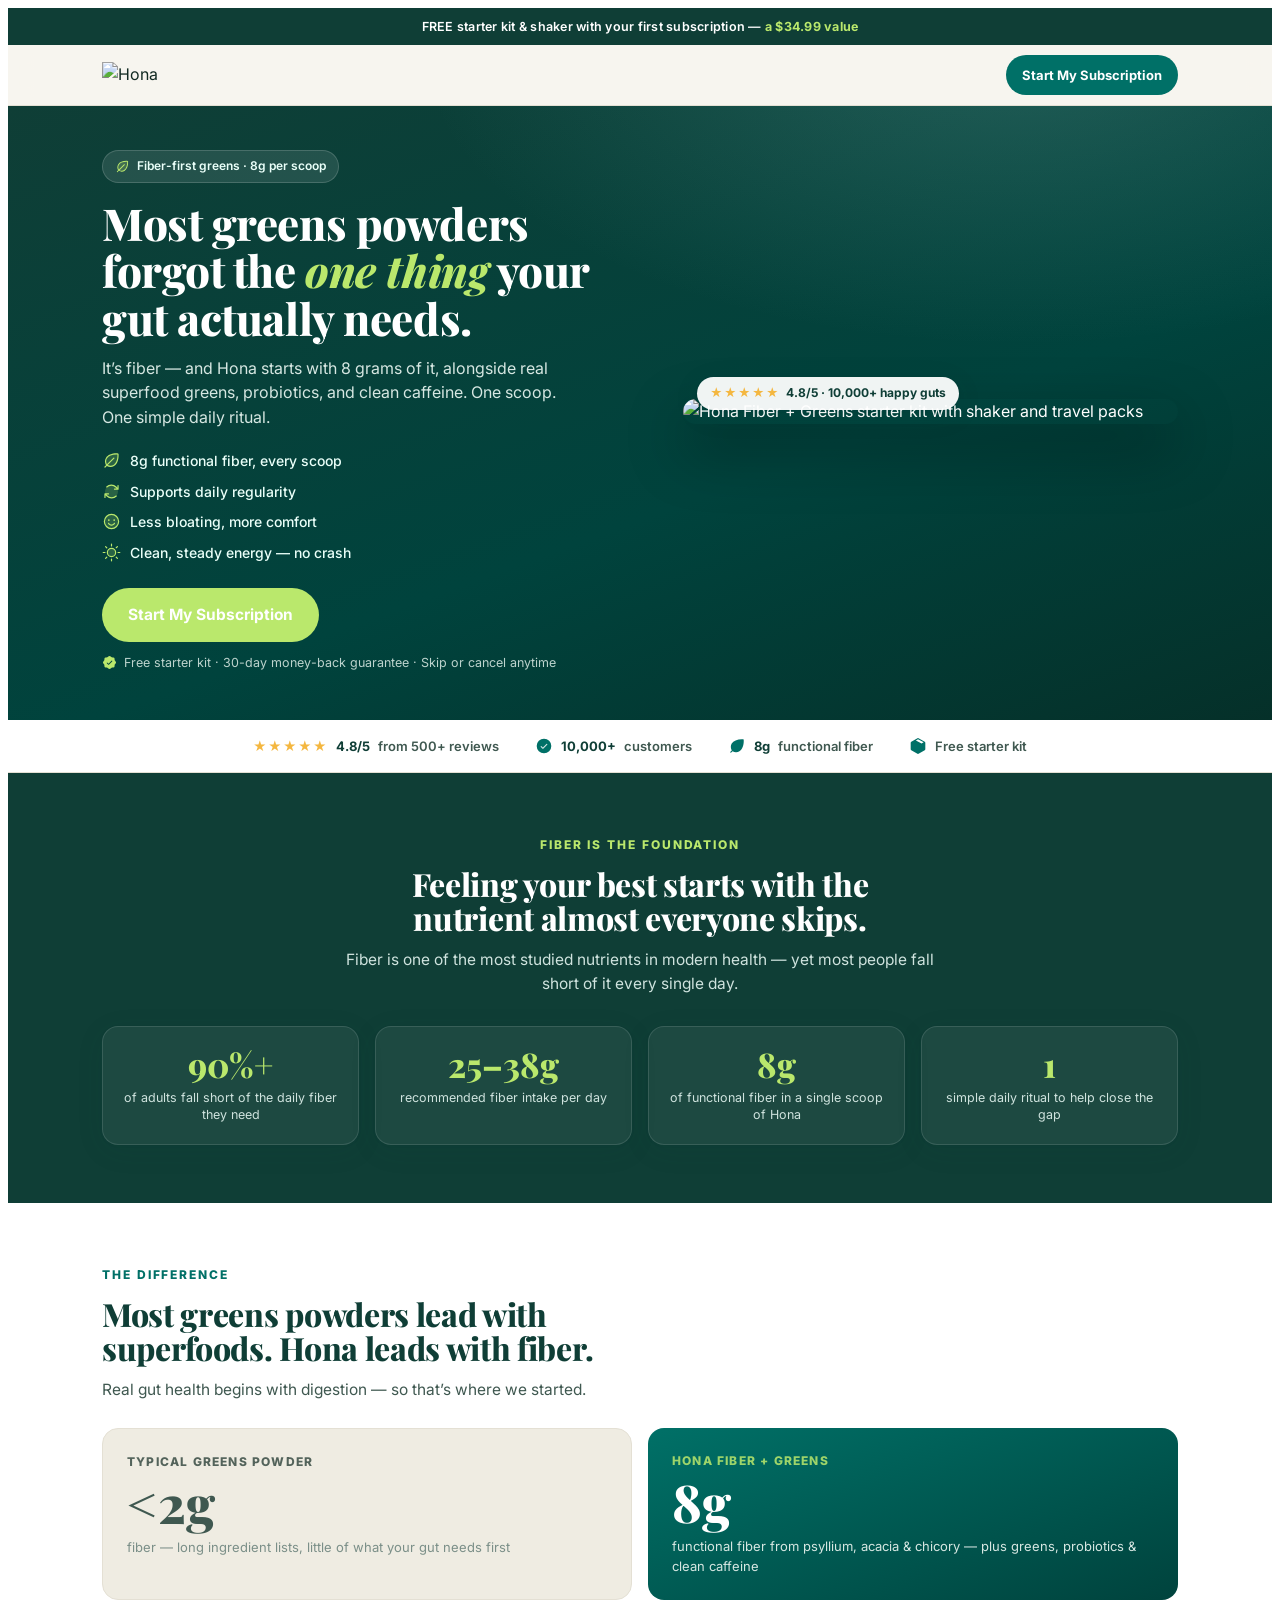
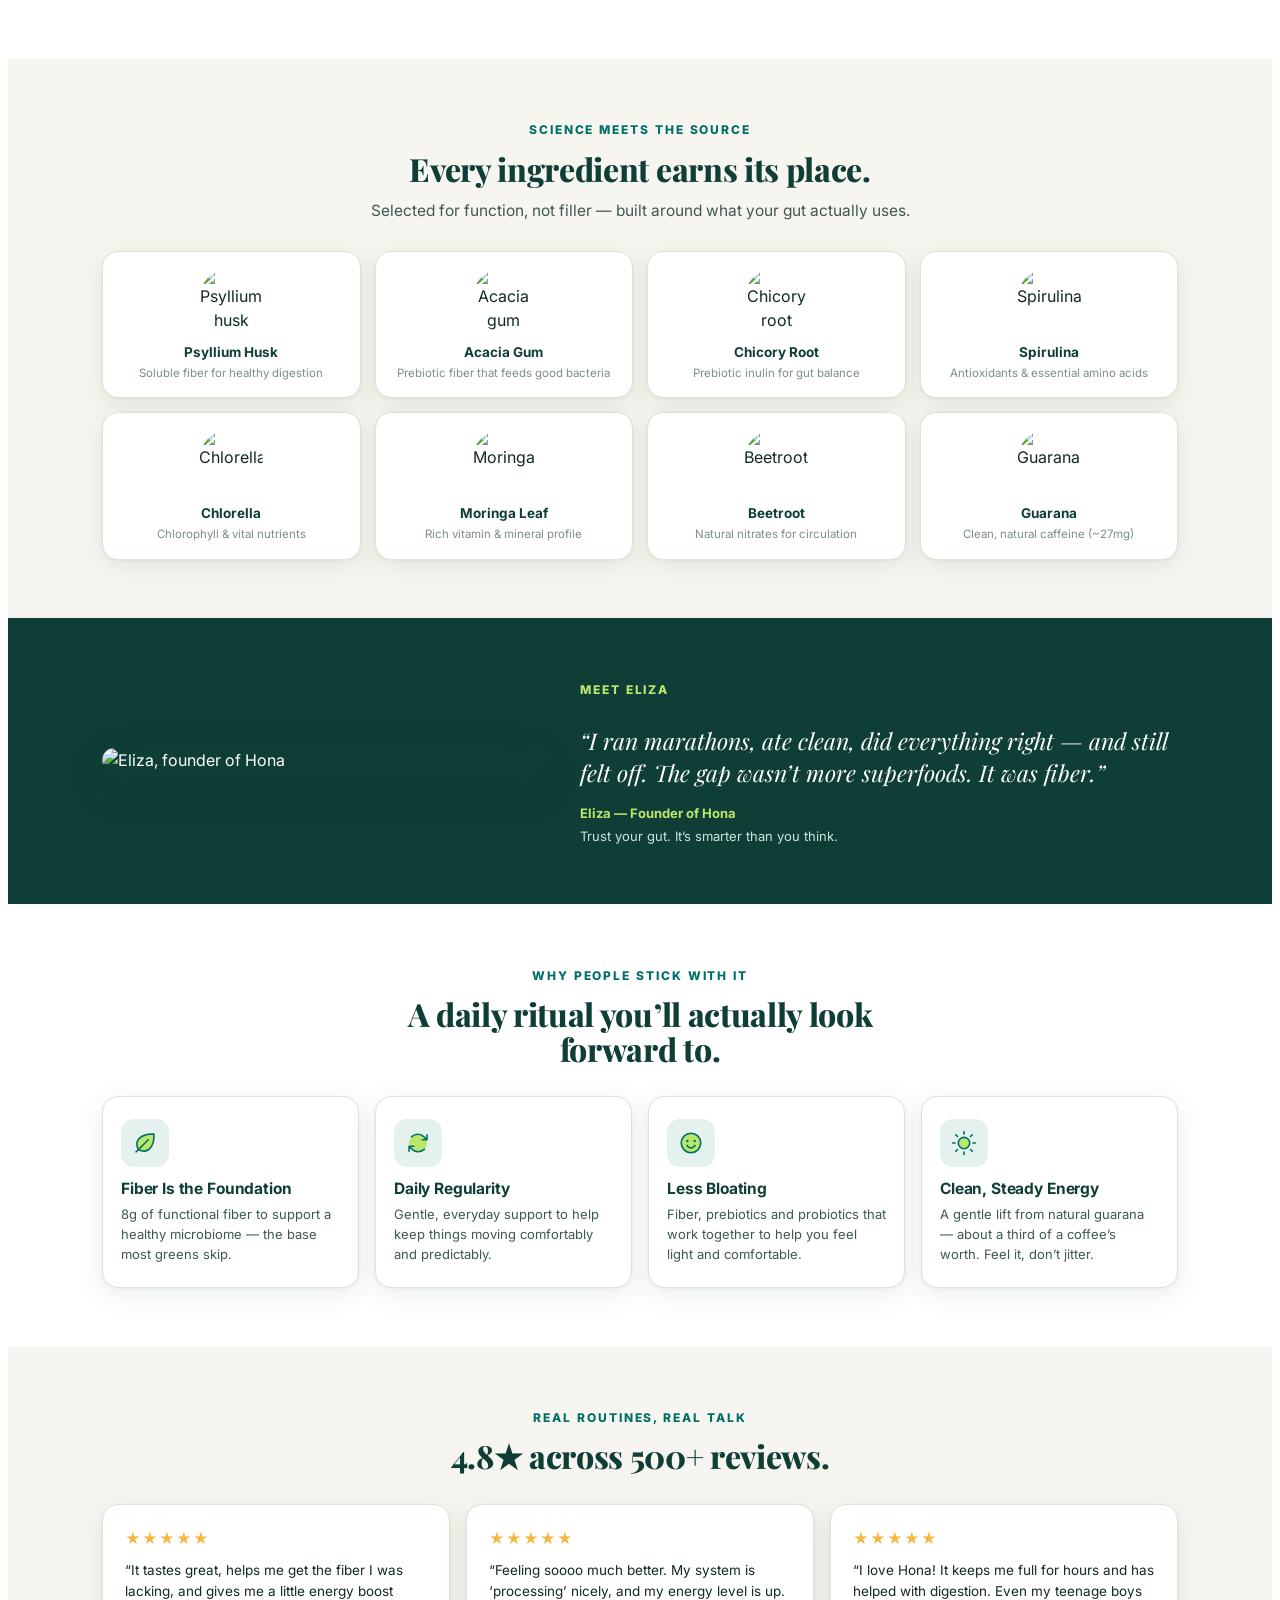
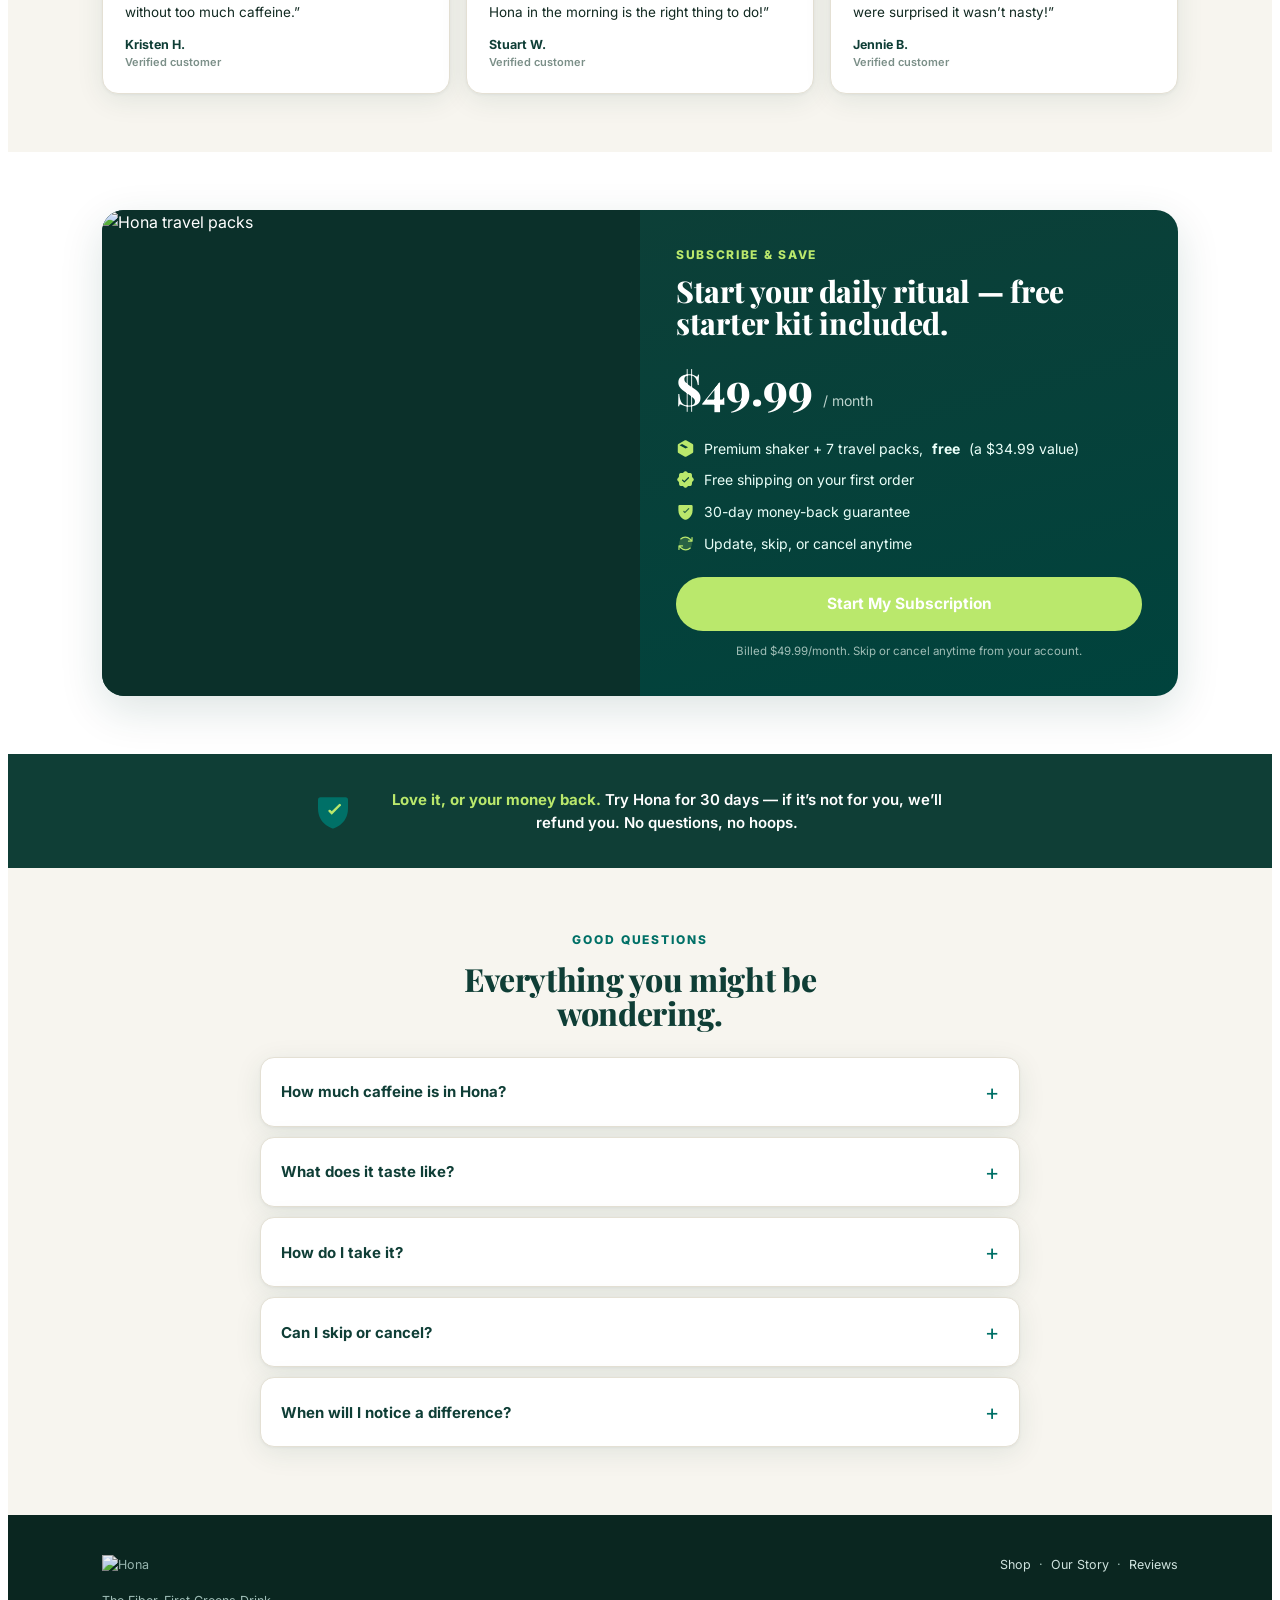
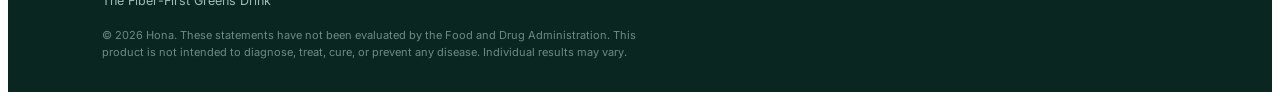
==== beat-the-bloat.html @ 87fcb0ed "Hona LP previews v1 — 3 persona landing pages (Beat-the-Bloat, Companion, On-the-Go)" ====
<!DOCTYPE html>
<html lang="en">
<head>
<meta charset="utf-8">
<meta name="viewport" content="width=device-width, initial-scale=1, viewport-fit=cover">
<title>Hona Fiber + Greens &mdash; The 8g Fiber-First Greens Drink</title>
<meta name="description" content="The fiber-first greens drink: 8g functional fiber, super greens & probiotics in one scoop. Supports daily regularity & steady energy. 4.8-star, 10,000+ customers.">
<link rel="preconnect" href="https://fonts.googleapis.com"><link rel="preconnect" href="https://fonts.gstatic.com" crossorigin>
<link href="https://fonts.googleapis.com/css2?family=Inter:wght@400;500;600;700;800&family=Playfair+Display:ital,wght@0,700;0,800;0,900;1,600;1,700&display=swap" rel="stylesheet">
<link rel="stylesheet" href="styles.css">
<!-- HONA LP - Beat-the-Bloat - build v1 - 2026-07 - CTA -> tryhona.com/products/fiber-greens -->
</head>
<body>
<div class="hona-lp">

  <div class="promo">FREE starter kit &amp; shaker with your first subscription &mdash; <b>a $34.99 value</b></div>

  <header class="hd"><div class="wrap row">
    <img class="logo" src="https://tryhona.com/cdn/shop/files/hona-green-logo.svg" alt="Hona">
    <a class="cta-sm" href="https://tryhona.com/products/fiber-greens">Start My Subscription</a>
  </div></header>

  <!-- HERO -->
  <section class="hero"><div class="wrap">
    <div class="copy">
      <span class="eyebrow"><svg class="ph" viewBox="0 0 256 256"><g fill="currentColor"><path d="M63.81 192.19c-47.89-79.81 16-159.62 151.64-151.64c7.98 135.68-71.83 199.53-151.64 151.64" opacity=".2"/><path d="M223.45 40.07a8 8 0 0 0-7.52-7.52C139.8 28.08 78.82 51 52.82 94a87.1 87.1 0 0 0-12.76 49c.57 15.92 5.21 32 13.79 47.85l-19.51 19.5a8 8 0 0 0 11.32 11.32l19.5-19.51C81 210.73 97.09 215.37 113 215.94q1.67.06 3.33.06A86.93 86.93 0 0 0 162 203.18c43-26 65.93-86.97 61.45-163.11m-69.7 149.43c-22.75 13.78-49.68 14-76.71.77l88.63-88.62a8 8 0 0 0-11.32-11.32L65.73 179c-13.19-27-13-54 .77-76.71c22.09-36.47 74.6-56.44 141.31-54.06c2.39 66.66-17.59 119.18-54.06 141.27"/></g></svg> Fiber-first greens &middot; 8g per scoop</span>
      <h1>Most greens powders forgot the <em>one thing</em> your gut actually needs.</h1>
      <p class="sub">It&rsquo;s fiber &mdash; and Hona starts with 8 grams of it, alongside real superfood greens, probiotics, and clean caffeine. One scoop. One simple daily ritual.</p>
      <ul>
        <li><svg class="ph" viewBox="0 0 256 256"><g fill="currentColor"><path d="M63.81 192.19c-47.89-79.81 16-159.62 151.64-151.64c7.98 135.68-71.83 199.53-151.64 151.64" opacity=".2"/><path d="M223.45 40.07a8 8 0 0 0-7.52-7.52C139.8 28.08 78.82 51 52.82 94a87.1 87.1 0 0 0-12.76 49c.57 15.92 5.21 32 13.79 47.85l-19.51 19.5a8 8 0 0 0 11.32 11.32l19.5-19.51C81 210.73 97.09 215.37 113 215.94q1.67.06 3.33.06A86.93 86.93 0 0 0 162 203.18c43-26 65.93-86.97 61.45-163.11m-69.7 149.43c-22.75 13.78-49.68 14-76.71.77l88.63-88.62a8 8 0 0 0-11.32-11.32L65.73 179c-13.19-27-13-54 .77-76.71c22.09-36.47 74.6-56.44 141.31-54.06c2.39 66.66-17.59 119.18-54.06 141.27"/></g></svg> 8g functional fiber, every scoop</li>
        <li><svg class="ph" viewBox="0 0 256 256"><g fill="currentColor"><path d="M216 128a88 88 0 1 1-88-88a88 88 0 0 1 88 88" opacity=".2"/><path d="M224 48v48a8 8 0 0 1-8 8h-48a8 8 0 0 1 0-16h28.69l-14.63-14.63a79.56 79.56 0 0 0-56.13-23.43h-.45a79.52 79.52 0 0 0-55.89 22.77a8 8 0 0 1-11.18-11.44a96 96 0 0 1 135 .79L208 76.69V48a8 8 0 0 1 16 0m-37.59 135.29a80 80 0 0 1-112.47-.66L59.31 168H88a8 8 0 0 0 0-16H40a8 8 0 0 0-8 8v48a8 8 0 0 0 16 0v-28.69l14.63 14.63A95.43 95.43 0 0 0 130 222.06h.53a95.36 95.36 0 0 0 67.07-27.33a8 8 0 0 0-11.18-11.44Z"/></g></svg> Supports daily regularity</li>
        <li><svg class="ph" viewBox="0 0 256 256"><g fill="currentColor"><path d="M224 128a96 96 0 1 1-96-96a96 96 0 0 1 96 96" opacity=".2"/><path d="M128 24a104 104 0 1 0 104 104A104.11 104.11 0 0 0 128 24m0 192a88 88 0 1 1 88-88a88.1 88.1 0 0 1-88 88M80 108a12 12 0 1 1 12 12a12 12 0 0 1-12-12m96 0a12 12 0 1 1-12-12a12 12 0 0 1 12 12m-1.08 48c-10.29 17.79-27.39 28-46.92 28s-36.63-10.2-46.92-28a8 8 0 1 1 13.84-8c7.47 12.91 19.21 20 33.08 20s25.61-7.1 33.08-20a8 8 0 1 1 13.84 8"/></g></svg> Less bloating, more comfort</li>
        <li><svg class="ph" viewBox="0 0 256 256"><g fill="currentColor"><path d="M184 128a56 56 0 1 1-56-56a56 56 0 0 1 56 56" opacity=".2"/><path d="M120 40V16a8 8 0 0 1 16 0v24a8 8 0 0 1-16 0m72 88a64 64 0 1 1-64-64a64.07 64.07 0 0 1 64 64m-16 0a48 48 0 1 0-48 48a48.05 48.05 0 0 0 48-48M58.34 69.66a8 8 0 0 0 11.32-11.32l-16-16a8 8 0 0 0-11.32 11.32Zm0 116.68l-16 16a8 8 0 0 0 11.32 11.32l16-16a8 8 0 0 0-11.32-11.32M192 72a8 8 0 0 0 5.66-2.34l16-16a8 8 0 0 0-11.32-11.32l-16 16A8 8 0 0 0 192 72m5.66 114.34a8 8 0 0 0-11.32 11.32l16 16a8 8 0 0 0 11.32-11.32ZM48 128a8 8 0 0 0-8-8H16a8 8 0 0 0 0 16h24a8 8 0 0 0 8-8m80 80a8 8 0 0 0-8 8v24a8 8 0 0 0 16 0v-24a8 8 0 0 0-8-8m112-88h-24a8 8 0 0 0 0 16h24a8 8 0 0 0 0-16"/></g></svg> Clean, steady energy &mdash; no crash</li>
      </ul>
      <a class="btn btn-lime" href="https://tryhona.com/products/fiber-greens">Start My Subscription</a>
      <div class="reassure"><svg class="ph" viewBox="0 0 256 256"><g fill="currentColor"><path d="M225.86 102.82c-3.77-3.94-7.67-8-9.14-11.57c-1.36-3.27-1.44-8.69-1.52-13.94c-.15-9.76-.31-20.82-8-28.51s-18.75-7.85-28.51-8c-5.25-.08-10.67-.16-13.94-1.52c-3.56-1.47-7.63-5.37-11.57-9.14C146.28 23.51 138.44 16 128 16s-18.27 7.51-25.18 14.14c-3.94 3.77-8 7.67-11.57 9.14c-3.25 1.36-8.69 1.44-13.94 1.52c-9.76.15-20.82.31-28.51 8s-7.8 18.75-8 28.51c-.08 5.25-.16 10.67-1.52 13.94c-1.47 3.56-5.37 7.63-9.14 11.57C23.51 109.72 16 117.56 16 128s7.51 18.27 14.14 25.18c3.77 3.94 7.67 8 9.14 11.57c1.36 3.27 1.44 8.69 1.52 13.94c.15 9.76.31 20.82 8 28.51s18.75 7.85 28.51 8c5.25.08 10.67.16 13.94 1.52c3.56 1.47 7.63 5.37 11.57 9.14c6.9 6.63 14.74 14.14 25.18 14.14s18.27-7.51 25.18-14.14c3.94-3.77 8-7.67 11.57-9.14c3.27-1.36 8.69-1.44 13.94-1.52c9.76-.15 20.82-.31 28.51-8s7.85-18.75 8-28.51c.08-5.25.16-10.67 1.52-13.94c1.47-3.56 5.37-7.63 9.14-11.57c6.63-6.9 14.14-14.74 14.14-25.18s-7.51-18.27-14.14-25.18m-52.2-4.48a8 8 0 0 1 0 11.32l-56 56a8 8 0 0 1-11.32 0l-24-24a8 8 0 0 1 11.32-11.32L112 148.69l50.34-50.35a8 8 0 0 1 11.32 0"/></g></svg> Free starter kit &middot; 30-day money-back guarantee &middot; Skip or cancel anytime</div>
    </div>
    <div class="heroimg">
      <img src="https://tryhona.com/cdn/shop/files/hona-starter-kit-1340x1100b.webp" alt="Hona Fiber + Greens starter kit with shaker and travel packs">
      <div class="stars-pill"><span class="stars">&#9733;&#9733;&#9733;&#9733;&#9733;</span> 4.8/5 &middot; 10,000+ happy guts</div>
    </div>
  </div></section>

  <!-- TRUST BAR -->
  <div class="trustbar"><div class="row">
    <span><span class="stars">&#9733;&#9733;&#9733;&#9733;&#9733;</span> <b>4.8/5</b> from 500+ reviews</span>
    <span><svg class="ph ph-quiet" viewBox="0 0 256 256"><g fill="currentColor"><path d="M224 128a96 96 0 1 1-96-96a96 96 0 0 1 96 96" opacity=".2"/><path d="M128 24a104 104 0 1 0 104 104A104.11 104.11 0 0 0 128 24m45.66 85.66l-56 56a8 8 0 0 1-11.32 0l-24-24a8 8 0 0 1 11.32-11.32L112 148.69l50.34-50.35a8 8 0 0 1 11.32 11.32Z"/></g></svg> <b>10,000+</b> customers</span>
    <span><svg class="ph ph-quiet" viewBox="0 0 256 256"><g fill="currentColor"><path d="M63.81 192.19c-47.89-79.81 16-159.62 151.64-151.64c7.98 135.68-71.83 199.53-151.64 151.64" opacity=".2"/><path d="M223.45 40.07a8 8 0 0 0-7.52-7.52C139.8 28.08 78.82 51 52.82 94a87.1 87.1 0 0 0-12.76 49c.57 15.92 5.21 32 13.79 47.85l-19.51 19.5a8 8 0 0 0 11.32 11.32l19.5-19.51C81 210.73 97.09 215.37 113 215.94q1.67.06 3.33.06A86.93 86.93 0 0 0 162 203.18c43-26 65.93-86.97 61.45-163.11"/></g></svg> <b>8g</b> functional fiber</span>
    <span><svg class="ph ph-quiet" viewBox="0 0 256 256"><g fill="currentColor"><path d="M128 129.09V232a8 8 0 0 1-3.84-1l-88-48.18a8 8 0 0 1-4.16-7V80.18a8 8 0 0 1 .7-3.25Z" opacity=".2"/><path d="m223.68 66.15l-88-48.15a15.88 15.88 0 0 0-15.36 0l-88 48.17a16 16 0 0 0-8.32 14v95.64a16 16 0 0 0 8.32 14l88 48.17a15.88 15.88 0 0 0 15.36 0l88-48.17a16 16 0 0 0 8.32-14V80.18a16 16 0 0 0-8.32-14.03M128 32l80.34 44l-29.77 16.3l-80.35-44Z"/></g></svg> Free starter kit</span>
  </div></div>

  <!-- FIBER GAP -->
  <section class="sec sec-green"><div class="wrap center">
    <span class="eyebrow-c rv">Fiber is the foundation</span>
    <h2 class="rv">Feeling your best starts with the nutrient almost everyone skips.</h2>
    <p class="lead rv">Fiber is one of the most studied nutrients in modern health &mdash; yet most people fall short of it every single day.</p>
    <div class="stats">
      <div class="stat rv"><div class="n">90%+</div><div class="t">of adults fall short of the daily fiber they need</div></div>
      <div class="stat rv"><div class="n">25&ndash;38g</div><div class="t">recommended fiber intake per day</div></div>
      <div class="stat rv"><div class="n">8g</div><div class="t">of functional fiber in a single scoop of Hona</div></div>
      <div class="stat rv"><div class="n">1</div><div class="t">simple daily ritual to help close the gap</div></div>
    </div>
  </div></section>

  <!-- THE DIFFERENCE / COMPARE -->
  <section class="sec sec-white"><div class="wrap">
    <span class="eyebrow-c rv">The difference</span>
    <h2 class="rv">Most greens powders lead with superfoods. Hona leads with fiber.</h2>
    <p class="lead rv">Real gut health begins with digestion &mdash; so that&rsquo;s where we started.</p>
    <div class="compare">
      <div class="comp comp-them rv"><div class="lbl">Typical greens powder</div><div class="big">&lt;2g</div><div class="cap">fiber &mdash; long ingredient lists, little of what your gut needs first</div></div>
      <div class="comp comp-us rv"><div class="lbl">Hona Fiber + Greens</div><div class="big">8g</div><div class="cap">functional fiber from psyllium, acacia &amp; chicory &mdash; plus greens, probiotics &amp; clean caffeine</div></div>
    </div>
  </div></section>

  <!-- INGREDIENTS -->
  <section class="sec sec-cream"><div class="wrap center">
    <span class="eyebrow-c rv">Science meets the source</span>
    <h2 class="rv">Every ingredient earns its place.</h2>
    <p class="lead rv">Selected for function, not filler &mdash; built around what your gut actually uses.</p>
    <div class="ingr">
      <div class="ing rv"><img src="https://tryhona.com/cdn/shop/files/circle-psylliumhuskb-770x770.webp" alt="Psyllium husk"><div class="nm">Psyllium Husk</div><div class="ds">Soluble fiber for healthy digestion</div></div>
      <div class="ing rv"><img src="https://tryhona.com/cdn/shop/files/circle-acacia-770x770-min.webp" alt="Acacia gum"><div class="nm">Acacia Gum</div><div class="ds">Prebiotic fiber that feeds good bacteria</div></div>
      <div class="ing rv"><img src="https://tryhona.com/cdn/shop/files/circle-chicory-770x770.webp" alt="Chicory root"><div class="nm">Chicory Root</div><div class="ds">Prebiotic inulin for gut balance</div></div>
      <div class="ing rv"><img src="https://tryhona.com/cdn/shop/files/circle-spirulina-770x770b.webp" alt="Spirulina"><div class="nm">Spirulina</div><div class="ds">Antioxidants &amp; essential amino acids</div></div>
      <div class="ing rv"><img src="https://tryhona.com/cdn/shop/files/circle-chlorella-770x770.webp" alt="Chlorella"><div class="nm">Chlorella</div><div class="ds">Chlorophyll &amp; vital nutrients</div></div>
      <div class="ing rv"><img src="https://tryhona.com/cdn/shop/files/circle-moringa-770x770.webp" alt="Moringa"><div class="nm">Moringa Leaf</div><div class="ds">Rich vitamin &amp; mineral profile</div></div>
      <div class="ing rv"><img src="https://tryhona.com/cdn/shop/files/circle-beetroot-770x770.webp" alt="Beetroot"><div class="nm">Beetroot</div><div class="ds">Natural nitrates for circulation</div></div>
      <div class="ing rv"><img src="https://tryhona.com/cdn/shop/files/circle-guarana-770x770c.webp" alt="Guarana"><div class="nm">Guarana</div><div class="ds">Clean, natural caffeine (~27mg)</div></div>
    </div>
  </div></section>

  <!-- FOUNDER -->
  <section class="sec sec-green"><div class="wrap">
    <div class="founder">
      <img class="rv" src="https://tryhona.com/cdn/shop/files/preview_images/aboutus-Eliza-1340x1340-2025b-min_690x.webp" alt="Eliza, founder of Hona">
      <div class="rv">
        <span class="eyebrow-c">Meet Eliza</span>
        <p class="q">&ldquo;I ran marathons, ate clean, did everything right &mdash; and still felt off. The gap wasn&rsquo;t more superfoods. It was fiber.&rdquo;</p>
        <div class="who">Eliza &mdash; Founder of Hona</div>
        <div class="sig">Trust your gut. It&rsquo;s smarter than you think.</div>
      </div>
    </div>
  </div></section>

  <!-- BENEFITS -->
  <section class="sec sec-white"><div class="wrap center">
    <span class="eyebrow-c rv">Why people stick with it</span>
    <h2 class="rv">A daily ritual you&rsquo;ll actually look forward to.</h2>
    <div class="bens" style="text-align:left">
      <div class="ben rv"><div class="chip"><svg class="ph ph-loud" viewBox="0 0 256 256"><g fill="currentColor"><path d="M63.81 192.19c-47.89-79.81 16-159.62 151.64-151.64c7.98 135.68-71.83 199.53-151.64 151.64" opacity=".2"/><path d="M223.45 40.07a8 8 0 0 0-7.52-7.52C139.8 28.08 78.82 51 52.82 94a87.1 87.1 0 0 0-12.76 49c.57 15.92 5.21 32 13.79 47.85l-19.51 19.5a8 8 0 0 0 11.32 11.32l19.5-19.51C81 210.73 97.09 215.37 113 215.94q1.67.06 3.33.06A86.93 86.93 0 0 0 162 203.18c43-26 65.93-86.97 61.45-163.11m-69.7 149.43c-22.75 13.78-49.68 14-76.71.77l88.63-88.62a8 8 0 0 0-11.32-11.32L65.73 179c-13.19-27-13-54 .77-76.71c22.09-36.47 74.6-56.44 141.31-54.06c2.39 66.66-17.59 119.18-54.06 141.27"/></g></svg></div><h3>Fiber Is the Foundation</h3><p>8g of functional fiber to support a healthy microbiome &mdash; the base most greens skip.</p></div>
      <div class="ben rv"><div class="chip"><svg class="ph ph-loud" viewBox="0 0 256 256"><g fill="currentColor"><path d="M216 128a88 88 0 1 1-88-88a88 88 0 0 1 88 88" opacity=".2"/><path d="M224 48v48a8 8 0 0 1-8 8h-48a8 8 0 0 1 0-16h28.69l-14.63-14.63a79.56 79.56 0 0 0-56.13-23.43h-.45a79.52 79.52 0 0 0-55.89 22.77a8 8 0 0 1-11.18-11.44a96 96 0 0 1 135 .79L208 76.69V48a8 8 0 0 1 16 0m-37.59 135.29a80 80 0 0 1-112.47-.66L59.31 168H88a8 8 0 0 0 0-16H40a8 8 0 0 0-8 8v48a8 8 0 0 0 16 0v-28.69l14.63 14.63A95.43 95.43 0 0 0 130 222.06h.53a95.36 95.36 0 0 0 67.07-27.33a8 8 0 0 0-11.18-11.44Z"/></g></svg></div><h3>Daily Regularity</h3><p>Gentle, everyday support to help keep things moving comfortably and predictably.</p></div>
      <div class="ben rv"><div class="chip"><svg class="ph ph-loud" viewBox="0 0 256 256"><g fill="currentColor"><path d="M224 128a96 96 0 1 1-96-96a96 96 0 0 1 96 96" opacity=".2"/><path d="M128 24a104 104 0 1 0 104 104A104.11 104.11 0 0 0 128 24m0 192a88 88 0 1 1 88-88a88.1 88.1 0 0 1-88 88M80 108a12 12 0 1 1 12 12a12 12 0 0 1-12-12m96 0a12 12 0 1 1-12-12a12 12 0 0 1 12 12m-1.08 48c-10.29 17.79-27.39 28-46.92 28s-36.63-10.2-46.92-28a8 8 0 1 1 13.84-8c7.47 12.91 19.21 20 33.08 20s25.61-7.1 33.08-20a8 8 0 1 1 13.84 8"/></g></svg></div><h3>Less Bloating</h3><p>Fiber, prebiotics and probiotics that work together to help you feel light and comfortable.</p></div>
      <div class="ben rv"><div class="chip"><svg class="ph ph-loud" viewBox="0 0 256 256"><g fill="currentColor"><path d="M184 128a56 56 0 1 1-56-56a56 56 0 0 1 56 56" opacity=".2"/><path d="M120 40V16a8 8 0 0 1 16 0v24a8 8 0 0 1-16 0m72 88a64 64 0 1 1-64-64a64.07 64.07 0 0 1 64 64m-16 0a48 48 0 1 0-48 48a48.05 48.05 0 0 0 48-48M58.34 69.66a8 8 0 0 0 11.32-11.32l-16-16a8 8 0 0 0-11.32 11.32Zm0 116.68l-16 16a8 8 0 0 0 11.32 11.32l16-16a8 8 0 0 0-11.32-11.32M192 72a8 8 0 0 0 5.66-2.34l16-16a8 8 0 0 0-11.32-11.32l-16 16A8 8 0 0 0 192 72m5.66 114.34a8 8 0 0 0-11.32 11.32l16 16a8 8 0 0 0 11.32-11.32ZM48 128a8 8 0 0 0-8-8H16a8 8 0 0 0 0 16h24a8 8 0 0 0 8-8m80 80a8 8 0 0 0-8 8v24a8 8 0 0 0 16 0v-24a8 8 0 0 0-8-8m112-88h-24a8 8 0 0 0 0 16h24a8 8 0 0 0 0-16"/></g></svg></div><h3>Clean, Steady Energy</h3><p>A gentle lift from natural guarana &mdash; about a third of a coffee&rsquo;s worth. Feel it, don&rsquo;t jitter.</p></div>
    </div>
  </div></section>

  <!-- TESTIMONIALS -->
  <section class="sec sec-cream"><div class="wrap center">
    <span class="eyebrow-c rv">Real routines, real talk</span>
    <h2 class="rv">4.8&#9733; across 500+ reviews.</h2>
    <div class="tst" style="text-align:left">
      <div class="rev rv"><div class="stars">&#9733;&#9733;&#9733;&#9733;&#9733;</div><p>&ldquo;It tastes great, helps me get the fiber I was lacking, and gives me a little energy boost without too much caffeine.&rdquo;</p><div class="nm">Kristen H.</div><div class="vf">Verified customer</div></div>
      <div class="rev rv"><div class="stars">&#9733;&#9733;&#9733;&#9733;&#9733;</div><p>&ldquo;Feeling soooo much better. My system is &lsquo;processing&rsquo; nicely, and my energy level is up. Hona in the morning is the right thing to do!&rdquo;</p><div class="nm">Stuart W.</div><div class="vf">Verified customer</div></div>
      <div class="rev rv"><div class="stars">&#9733;&#9733;&#9733;&#9733;&#9733;</div><p>&ldquo;I love Hona! It keeps me full for hours and has helped with digestion. Even my teenage boys were surprised it wasn&rsquo;t nasty!&rdquo;</p><div class="nm">Jennie B.</div><div class="vf">Verified customer</div></div>
    </div>
  </div></section>

  <!-- OFFER -->
  <section class="sec sec-white"><div class="wrap">
    <div class="offer rv">
      <div class="media"><img src="https://tryhona.com/cdn/shop/files/hona-travel-packs-1340x1100.webp" alt="Hona travel packs"></div>
      <div class="body">
        <div class="kick">Subscribe &amp; save</div>
        <h2>Start your daily ritual &mdash; free starter kit included.</h2>
        <div class="price"><span class="amt">$49.99</span><span class="per">/ month</span></div>
        <ul>
          <li><svg class="ph" viewBox="0 0 256 256"><g fill="currentColor"><path d="M128 129.09V232a8 8 0 0 1-3.84-1l-88-48.18a8 8 0 0 1-4.16-7V80.18a8 8 0 0 1 .7-3.25Z" opacity=".2"/><path d="m223.68 66.15l-88-48.15a15.88 15.88 0 0 0-15.36 0l-88 48.17a16 16 0 0 0-8.32 14v95.64a16 16 0 0 0 8.32 14l88 48.17a15.88 15.88 0 0 0 15.36 0l88-48.17a16 16 0 0 0 8.32-14V80.18a16 16 0 0 0-8.32-14.03M128 129.09L47.66 85l33.9-18.56l80.34 44Z"/></g></svg> Premium shaker + 7 travel packs, <b>free</b> (a $34.99 value)</li>
          <li><svg class="ph" viewBox="0 0 256 256"><g fill="currentColor"><path d="M225.86 102.82c-3.77-3.94-7.67-8-9.14-11.57c-1.36-3.27-1.44-8.69-1.52-13.94c-.15-9.76-.31-20.82-8-28.51s-18.75-7.85-28.51-8c-5.25-.08-10.67-.16-13.94-1.52c-3.56-1.47-7.63-5.37-11.57-9.14C146.28 23.51 138.44 16 128 16s-18.27 7.51-25.18 14.14c-3.94 3.77-8 7.67-11.57 9.14c-3.25 1.36-8.69 1.44-13.94 1.52c-9.76.15-20.82.31-28.51 8s-7.8 18.75-8 28.51c-.08 5.25-.16 10.67-1.52 13.94c-1.47 3.56-5.37 7.63-9.14 11.57C23.51 109.72 16 117.56 16 128s7.51 18.27 14.14 25.18c3.77 3.94 7.67 8 9.14 11.57c1.36 3.27 1.44 8.69 1.52 13.94c.15 9.76.31 20.82 8 28.51s18.75 7.85 28.51 8c5.25.08 10.67.16 13.94 1.52c3.56 1.47 7.63 5.37 11.57 9.14c6.9 6.63 14.74 14.14 25.18 14.14s18.27-7.51 25.18-14.14c3.94-3.77 8-7.67 11.57-9.14c3.27-1.36 8.69-1.44 13.94-1.52c9.76-.15 20.82-.31 28.51-8s7.85-18.75 8-28.51c.08-5.25.16-10.67 1.52-13.94c1.47-3.56 5.37-7.63 9.14-11.57c6.63-6.9 14.14-14.74 14.14-25.18s-7.51-18.27-14.14-25.18m-52.2-4.48a8 8 0 0 1 0 11.32l-56 56a8 8 0 0 1-11.32 0l-24-24a8 8 0 0 1 11.32-11.32L112 148.69l50.34-50.35a8 8 0 0 1 11.32 0"/></g></svg> Free shipping on your first order</li>
          <li><svg class="ph" viewBox="0 0 256 256"><g fill="currentColor"><path d="M216 56v56c0 96-88 120-88 120s-88-24-88-120V56a8 8 0 0 1 8-8h160a8 8 0 0 1 8 8" opacity=".2"/><path d="M208 40H48a16 16 0 0 0-16 16v56c0 52.72 25.52 84.67 46.93 102.19c23.06 18.86 46 25.26 47 25.53a8 8 0 0 0 4.2 0c1-.27 23.91-6.67 47-25.53C198.48 196.67 224 164.72 224 112V56a16 16 0 0 0-16-16m-34.34 58.34L120 152.69l-19.31-19.32a8 8 0 0 1 11.32-11.31L120 130l45.66-45.66a8 8 0 0 1 11.32 11.32Z"/></g></svg> 30-day money-back guarantee</li>
          <li><svg class="ph" viewBox="0 0 256 256"><g fill="currentColor"><path d="M216 128a88 88 0 1 1-88-88a88 88 0 0 1 88 88" opacity=".2"/><path d="M224 48v48a8 8 0 0 1-8 8h-48a8 8 0 0 1 0-16h28.69l-14.63-14.63a79.56 79.56 0 0 0-56.13-23.43h-.45a79.52 79.52 0 0 0-55.89 22.77a8 8 0 0 1-11.18-11.44a96 96 0 0 1 135 .79L208 76.69V48a8 8 0 0 1 16 0m-37.59 135.29a80 80 0 0 1-112.47-.66L59.31 168H88a8 8 0 0 0 0-16H40a8 8 0 0 0-8 8v48a8 8 0 0 0 16 0v-28.69l14.63 14.63A95.43 95.43 0 0 0 130 222.06h.53a95.36 95.36 0 0 0 67.07-27.33a8 8 0 0 0-11.18-11.44Z"/></g></svg> Update, skip, or cancel anytime</li>
        </ul>
        <a class="btn btn-lime" href="https://tryhona.com/products/fiber-greens">Start My Subscription</a>
        <div class="fine">Billed $49.99/month. Skip or cancel anytime from your account.</div>
      </div>
    </div>
  </div></section>

  <!-- GUARANTEE -->
  <section class="sec sec-green" style="padding:34px 0"><div class="wrap"><div class="guar rv">
    <svg class="ph ph-loud" viewBox="0 0 256 256"><g fill="currentColor"><path d="M216 56v56c0 96-88 120-88 120s-88-24-88-120V56a8 8 0 0 1 8-8h160a8 8 0 0 1 8 8" opacity=".2"/><path d="M208 40H48a16 16 0 0 0-16 16v56c0 52.72 25.52 84.67 46.93 102.19c23.06 18.86 46 25.26 47 25.53a8 8 0 0 0 4.2 0c1-.27 23.91-6.67 47-25.53C198.48 196.67 224 164.72 224 112V56a16 16 0 0 0-16-16m-34.34 58.34L120 152.69l-19.31-19.32a8 8 0 0 1 11.32-11.31L120 130l45.66-45.66a8 8 0 0 1 11.32 11.32Z"/></g></svg>
    <div class="t"><b>Love it, or your money back.</b> Try Hona for 30 days &mdash; if it&rsquo;s not for you, we&rsquo;ll refund you. No questions, no hoops.</div>
  </div></div></section>

  <!-- FAQ -->
  <section class="sec sec-cream"><div class="wrap center">
    <span class="eyebrow-c rv">Good questions</span>
    <h2 class="rv">Everything you might be wondering.</h2>
    <div class="faq" style="text-align:left">
      <details class="rv"><summary>How much caffeine is in Hona?</summary><div class="a">Just about 27mg from natural guarana &mdash; roughly a third of a cup of coffee. Enough for a gentle lift, not enough to leave you jittery.</div></details>
      <details class="rv"><summary>What does it taste like?</summary><div class="a">Light and tropical &mdash; not chalky or gritty. Our newest formula blends smooth in water or your favorite drink.</div></details>
      <details class="rv"><summary>How do I take it?</summary><div class="a">One scoop in 8&ndash;12 oz of water each morning. That&rsquo;s the whole routine.</div></details>
      <details class="rv"><summary>Can I skip or cancel?</summary><div class="a">Anytime, right from your account &mdash; no emails to send, no hoops to jump through.</div></details>
      <details class="rv"><summary>When will I notice a difference?</summary><div class="a">Everyone&rsquo;s different, but many customers notice a difference within the first week of a consistent daily routine.</div></details>
    </div>
  </div></section>

  <!-- FOOTER -->
  <footer class="ft"><div class="wrap">
    <div class="row">
      <div><img class="logo" src="https://tryhona.com/cdn/shop/files/hona-white-logo.svg" alt="Hona"><div>The Fiber-First Greens Drink</div></div>
      <div><a href="https://tryhona.com/products/fiber-greens">Shop</a> &nbsp;&middot;&nbsp; <a href="https://tryhona.com/pages/our-story">Our Story</a> &nbsp;&middot;&nbsp; <a href="https://tryhona.com/products/fiber-greens">Reviews</a></div>
    </div>
    <div class="dis">&copy; 2026 Hona. These statements have not been evaluated by the Food and Drug Administration. This product is not intended to diagnose, treat, cure, or prevent any disease. Individual results may vary.</div>
  </div></footer>

  <!-- STICKY MOBILE CTA -->
  <div class="sticky"><a class="btn btn-primary" href="https://tryhona.com/products/fiber-greens">Start My Subscription &mdash; Free Starter Kit</a></div>

</div>
<script src="app.js"></script>
</body>
</html>
---- styles.css ----
/* ============================================================
   HONA — Landing Page Preview · shared design system
   Brand: fiber-first greens · palette from brand guide
   Mobile-first. Scoped to .hona-lp. Build v1 · 2026-07
   NOTE (preview): CTAs link to tryhona.com product/subscription.
   At Shopify install these become /cart/add selling_plan forms.
   ============================================================ */
:root{
  --green:#007067; --green-deep:#0f3e36; --green-darkest:#00433d;
  --sage:#66a9a4; --sage-lt:#9fb2af; --mist:#e4f1ee;
  --cream:#f7f5ef; --cream-2:#efece2; --white:#ffffff;
  --ink:#122a22; --ink-2:#3f5850; --muted:#7b8f88;
  --lime:#bae86c; --amber:#f4b740;
  --line:#e4e0d4; --shadow:0 6px 28px rgba(15,62,54,.09),0 1px 3px rgba(15,62,54,.05);
  --shadow-lg:0 14px 44px rgba(15,62,54,.14);
  --r:16px; --r-lg:22px; --maxw:1120px;
  --serif:'Playfair Display',Georgia,serif;
  --sans:'Inter',-apple-system,'Helvetica Neue',Arial,sans-serif;
}
.hona-lp *{margin:0;padding:0;box-sizing:border-box}
.hona-lp{font-family:var(--sans);color:var(--ink);background:var(--cream);line-height:1.55;-webkit-font-smoothing:antialiased;overflow-x:hidden}
.hona-lp img{max-width:100%;display:block}
.hona-lp a{color:inherit;text-decoration:none}
.wrap{max-width:var(--maxw);margin:0 auto;padding:0 22px}
.hona-lp h1,.hona-lp h2,.hona-lp h3{font-family:var(--serif);font-weight:800;line-height:1.08;letter-spacing:-.01em;color:var(--green-deep)}

/* icons (Phosphor duotone recolor) */
.ph{display:inline-block;vertical-align:middle;flex:0 0 auto;width:1em;height:1em}
.ph-loud{color:var(--green)} .ph-loud path[opacity]{opacity:1;fill:var(--lime)}
.ph-quiet{color:var(--green)} .ph-quiet path[opacity]{opacity:.18}

/* promo banner */
.promo{background:var(--green-deep);color:#fff;text-align:center;font-size:12.5px;font-weight:600;letter-spacing:.02em;padding:9px 14px}
.promo b{color:var(--lime)}

/* header */
.hd{position:sticky;top:0;z-index:50;background:rgba(247,245,239,.86);backdrop-filter:blur(12px) saturate(150%);border-bottom:1px solid var(--line)}
.hd .row{display:flex;align-items:center;justify-content:space-between;height:60px}
.hd .logo{height:26px}
.hd .cta-sm{background:var(--green);color:#fff;font-weight:700;font-size:13px;padding:10px 16px;border-radius:99px;font-family:var(--sans)}

/* hero */
.hero{position:relative;background:linear-gradient(160deg,#0f3e36 0%,#00433d 60%,#053029 100%);color:#fff;overflow:hidden}
.hero::after{content:"";position:absolute;inset:0;background:radial-gradient(1000px 500px at 80% -10%,rgba(102,169,164,.28),transparent 60%);pointer-events:none}
.hero .wrap{position:relative;z-index:2;display:grid;grid-template-columns:1.05fr .95fr;gap:34px;align-items:center;padding-top:44px;padding-bottom:48px}
.hero .eyebrow{display:inline-flex;align-items:center;gap:7px;background:rgba(255,255,255,.1);border:1px solid rgba(255,255,255,.16);color:#eafff9;font-size:12px;font-weight:600;padding:6px 12px;border-radius:99px;margin-bottom:16px}
.hero .eyebrow .ph{color:var(--lime);width:15px;height:15px}
.hero h1{color:#fff;font-size:44px;margin-bottom:14px}
.hero h1 em{font-style:italic;color:var(--lime)}
.hero .sub{font-size:16px;color:#d6e7e2;max-width:30em;margin-bottom:20px}
.hero ul{list-style:none;display:grid;gap:9px;margin-bottom:24px}
.hero ul li{display:flex;align-items:flex-start;gap:9px;font-size:14px;color:#eafff9;font-weight:500}
.hero ul li .ph{color:var(--lime);width:19px;height:19px;margin-top:1px}
.hero .heroimg{position:relative}
.hero .heroimg img{border-radius:var(--r-lg);box-shadow:0 24px 60px rgba(0,0,0,.4);width:100%;object-fit:cover}
.hero .stars-pill{position:absolute;left:14px;bottom:14px;background:rgba(255,255,255,.94);color:var(--green-deep);border-radius:99px;padding:7px 13px;font-size:12px;font-weight:700;box-shadow:var(--shadow);display:flex;align-items:center;gap:6px}
.stars{color:var(--amber);letter-spacing:1px}

/* CTA buttons */
.btn{display:inline-flex;align-items:center;justify-content:center;gap:8px;font-family:var(--sans);font-weight:700;font-size:15.5px;padding:15px 26px;border-radius:99px;cursor:pointer;border:none;transition:transform .12s,box-shadow .2s;touch-action:manipulation;-webkit-tap-highlight-color:transparent}
.btn:active{transform:scale(.975)}
.btn-primary{background:var(--green);color:#fff;box-shadow:0 8px 22px rgba(0,112,103,.36)}
.btn-primary:hover{box-shadow:0 12px 30px rgba(0,112,103,.46)}
.btn-lime{background:var(--lime);color:var(--green-darkest)}
.btn-ghost{background:transparent;color:#fff;border:1.5px solid rgba(255,255,255,.4)}
.reassure{font-size:12.5px;color:#bcd3cd;margin-top:11px;display:flex;align-items:center;gap:7px;flex-wrap:wrap}
.reassure .ph{width:15px;height:15px;color:var(--lime)}

/* trust bar */
.trustbar{background:var(--white);border-bottom:1px solid var(--line)}
.trustbar .row{display:flex;align-items:center;justify-content:center;gap:36px;flex-wrap:wrap;padding:16px 22px;font-size:13px;font-weight:600;color:var(--ink-2)}
.trustbar b{color:var(--green-deep)}
.trustbar .ph{width:18px;height:18px;color:var(--green)}
.trustbar span{display:inline-flex;align-items:center;gap:8px}

/* section */
.sec{padding:58px 0}
.sec-cream{background:var(--cream)} .sec-white{background:var(--white)} .sec-mist{background:var(--mist)}
.sec-green{background:var(--green-deep);color:#fff}
.sec-green h2,.sec-green h3{color:#fff}
.eyebrow-c{display:inline-block;font-size:12px;font-weight:800;letter-spacing:.16em;text-transform:uppercase;color:var(--green);margin-bottom:12px}
.sec-green .eyebrow-c{color:var(--lime)}
.sec h2{font-size:32px;margin-bottom:12px;max-width:16em}
.sec .lead{font-size:15.5px;color:var(--ink-2);max-width:38em;margin-bottom:6px}
.sec-green .lead{color:#cfe3de}
.center{text-align:center} .center h2,.center .lead{margin-left:auto;margin-right:auto}

/* stat row (the fiber gap) */
.stats{display:grid;grid-template-columns:repeat(4,1fr);gap:16px;margin-top:30px}
.stat{background:var(--white);border:1px solid var(--line);border-radius:var(--r);padding:20px 16px;text-align:center;box-shadow:var(--shadow)}
.sec-green .stat{background:rgba(255,255,255,.06);border-color:rgba(255,255,255,.12)}
.stat .n{font-family:var(--serif);font-weight:800;font-size:34px;color:var(--green);font-variant-numeric:tabular-nums;line-height:1}
.sec-green .stat .n{color:var(--lime)}
.stat .t{font-size:12.5px;color:var(--ink-2);margin-top:8px;line-height:1.4}
.sec-green .stat .t{color:#cfe3de}

/* compare (8g vs 2g) */
.compare{display:grid;grid-template-columns:1fr 1fr;gap:16px;margin-top:26px}
.comp{border-radius:var(--r);padding:24px;position:relative;overflow:hidden}
.comp-them{background:var(--cream-2);border:1px solid var(--line)}
.comp-us{background:linear-gradient(160deg,var(--green),var(--green-darkest));color:#fff}
.comp .lbl{font-size:12px;font-weight:800;letter-spacing:.1em;text-transform:uppercase;opacity:.7;margin-bottom:6px}
.comp-us .lbl{opacity:.85;color:var(--lime)}
.comp .big{font-family:var(--serif);font-weight:800;font-size:52px;line-height:1}
.comp-them .big{color:var(--ink-2)} .comp-us .big{color:#fff}
.comp .cap{font-size:13px;margin-top:8px}.comp-them .cap{color:var(--muted)}.comp-us .cap{color:#d6e7e2}

/* ingredient chips */
.ingr{display:grid;grid-template-columns:repeat(4,1fr);gap:14px;margin-top:28px}
.ing{background:var(--white);border:1px solid var(--line);border-radius:var(--r);padding:16px;text-align:center;box-shadow:var(--shadow)}
.ing img{width:64px;height:64px;border-radius:50%;margin:0 auto 10px;object-fit:cover}
.ing .nm{font-weight:700;font-size:13.5px;color:var(--green-deep)}
.ing .ds{font-size:11.5px;color:var(--muted);margin-top:3px;line-height:1.35}

/* benefits */
.bens{display:grid;grid-template-columns:repeat(4,1fr);gap:16px;margin-top:30px}
.ben{background:var(--white);border:1px solid var(--line);border-radius:var(--r);padding:22px 18px;box-shadow:var(--shadow);transition:transform .15s,box-shadow .2s}
.ben:hover{transform:translateY(-4px);box-shadow:var(--shadow-lg)}
.ben .chip{width:48px;height:48px;border-radius:13px;background:var(--mist);display:flex;align-items:center;justify-content:center;margin-bottom:14px}
.ben .chip .ph{width:26px;height:26px}
.ben h3{font-family:var(--sans);font-weight:700;font-size:15.5px;color:var(--green-deep);margin-bottom:6px}
.ben p{font-size:13px;color:var(--ink-2)}

/* founder */
.founder{display:grid;grid-template-columns:.85fr 1.15fr;gap:36px;align-items:center}
.founder img{border-radius:var(--r-lg);box-shadow:var(--shadow-lg);width:100%}
.founder .q{font-family:var(--serif);font-style:italic;font-size:23px;line-height:1.4;color:var(--green-deep);margin:14px 0}
.sec-green .founder .q{color:#fff}
.founder .who{font-size:13px;font-weight:700;color:var(--green)}
.sec-green .founder .who{color:var(--lime)}
.founder .sig{font-size:13px;color:var(--ink-2);margin-top:2px}.sec-green .founder .sig{color:#cfe3de}

/* testimonials */
.tst{display:grid;grid-template-columns:repeat(3,1fr);gap:16px;margin-top:30px}
.rev{background:var(--white);border:1px solid var(--line);border-radius:var(--r);padding:22px;box-shadow:var(--shadow)}
.rev .stars{font-size:15px;margin-bottom:10px}
.rev p{font-size:13.5px;color:var(--ink);line-height:1.55}
.rev .nm{font-size:12.5px;font-weight:700;color:var(--green-deep);margin-top:12px}
.rev .vf{font-size:11px;color:var(--muted);font-weight:600}

/* offer block */
.offer{background:linear-gradient(165deg,#0f3e36,#00433d);color:#fff;border-radius:var(--r-lg);overflow:hidden;display:grid;grid-template-columns:1fr 1fr;box-shadow:var(--shadow-lg)}
.offer .media{background:#0b302a;position:relative;min-height:340px}
.offer .media img{position:absolute;inset:0;width:100%;height:100%;object-fit:cover}
.offer .body{padding:36px}
.offer .kick{color:var(--lime);font-weight:800;letter-spacing:.14em;text-transform:uppercase;font-size:12px;margin-bottom:10px}
.offer h2{color:#fff;font-size:30px;margin-bottom:8px}
.offer .price{display:flex;align-items:baseline;gap:10px;margin:14px 0}
.offer .price .amt{font-family:var(--serif);font-weight:800;font-size:44px;color:#fff}
.offer .price .per{font-size:14px;color:#bcd3cd}
.offer ul{list-style:none;display:grid;gap:10px;margin:16px 0 22px}
.offer ul li{display:flex;gap:9px;align-items:flex-start;font-size:14px;color:#eafff9}
.offer ul li .ph{width:19px;height:19px;color:var(--lime);margin-top:1px}
.offer .btn{width:100%}
.offer .fine{font-size:11.5px;color:#9fbdb6;margin-top:12px;text-align:center;line-height:1.5}

/* FAQ */
.faq{max-width:760px;margin:26px auto 0}
.faq details{background:var(--white);border:1px solid var(--line);border-radius:14px;margin-bottom:10px;box-shadow:var(--shadow);overflow:hidden}
.faq summary{list-style:none;cursor:pointer;padding:17px 20px;font-weight:700;font-size:15px;color:var(--green-deep);display:flex;justify-content:space-between;align-items:center}
.faq summary::-webkit-details-marker{display:none}
.faq summary::after{content:"+";font-size:22px;color:var(--green);font-weight:400}
.faq details[open] summary::after{content:"\2013"}
.faq .a{padding:0 20px 18px;font-size:13.5px;color:var(--ink-2);line-height:1.6}

/* guarantee strip */
.guar{display:flex;align-items:center;justify-content:center;gap:14px;flex-wrap:wrap;text-align:center}
.guar .ph{width:40px;height:40px}
.guar .t{font-size:15px;color:#fff;font-weight:600;max-width:40em}
.guar .t b{color:var(--lime)}

/* footer */
.ft{background:#0a2620;color:#9fbdb6;padding:40px 0 30px;font-size:12.5px}
.ft .row{display:flex;justify-content:space-between;gap:20px;flex-wrap:wrap;align-items:flex-start}
.ft .logo{height:24px;margin-bottom:12px;opacity:.95}
.ft a{color:#cfe3de} .ft .dis{font-size:11px;color:#6e8a83;margin-top:16px;max-width:50em;line-height:1.6}

/* sticky mobile CTA */
.sticky{position:fixed;left:0;right:0;bottom:0;z-index:9000;display:none;background:rgba(247,245,239,.9);backdrop-filter:blur(14px) saturate(160%);border-top:1px solid var(--line);padding:10px 14px calc(10px + env(safe-area-inset-bottom));box-shadow:0 -6px 24px rgba(15,62,54,.12)}
.sticky .btn{width:100%;font-size:15px;padding:14px}

/* reveal */
.rv{opacity:0;transform:translateY(16px);transition:opacity .6s ease,transform .6s ease}
.rv.in{opacity:1;transform:none}
@media(prefers-reduced-motion:reduce){.rv{opacity:1;transform:none;transition:none}.btn{transition:none}}

/* focus */
.hona-lp a:focus-visible,.hona-lp button:focus-visible,.hona-lp summary:focus-visible{outline:3px solid var(--green);outline-offset:3px;border-radius:6px}

/* ---------- MOBILE ---------- */
@media(max-width:860px){
  .hero .wrap{grid-template-columns:1fr;gap:24px;padding-top:30px;padding-bottom:34px}
  .hero h1{font-size:33px} .hero .heroimg{order:-1}
  .sec{padding:44px 0} .sec h2{font-size:26px}
  .stats{grid-template-columns:1fr 1fr;gap:12px} .stat .n{font-size:28px}
  .compare{grid-template-columns:1fr} .comp .big{font-size:44px}
  .ingr{grid-template-columns:1fr 1fr} .bens{grid-template-columns:1fr 1fr}
  .founder{grid-template-columns:1fr;gap:18px} .founder img{max-width:320px;margin:0 auto}
  .founder .q{font-size:20px}
  .tst{grid-template-columns:1fr}
  .offer{grid-template-columns:1fr} .offer .media{min-height:220px} .offer .body{padding:26px}
  .trustbar .row{gap:18px;font-size:12px}
  .sticky{display:block}
  .hd .cta-sm{display:none}
  body,.hona-lp{padding-bottom:0}
}
@media(max-width:460px){
  .ingr{grid-template-columns:1fr 1fr} .bens{grid-template-columns:1fr}
  .hero h1{font-size:29px}
}
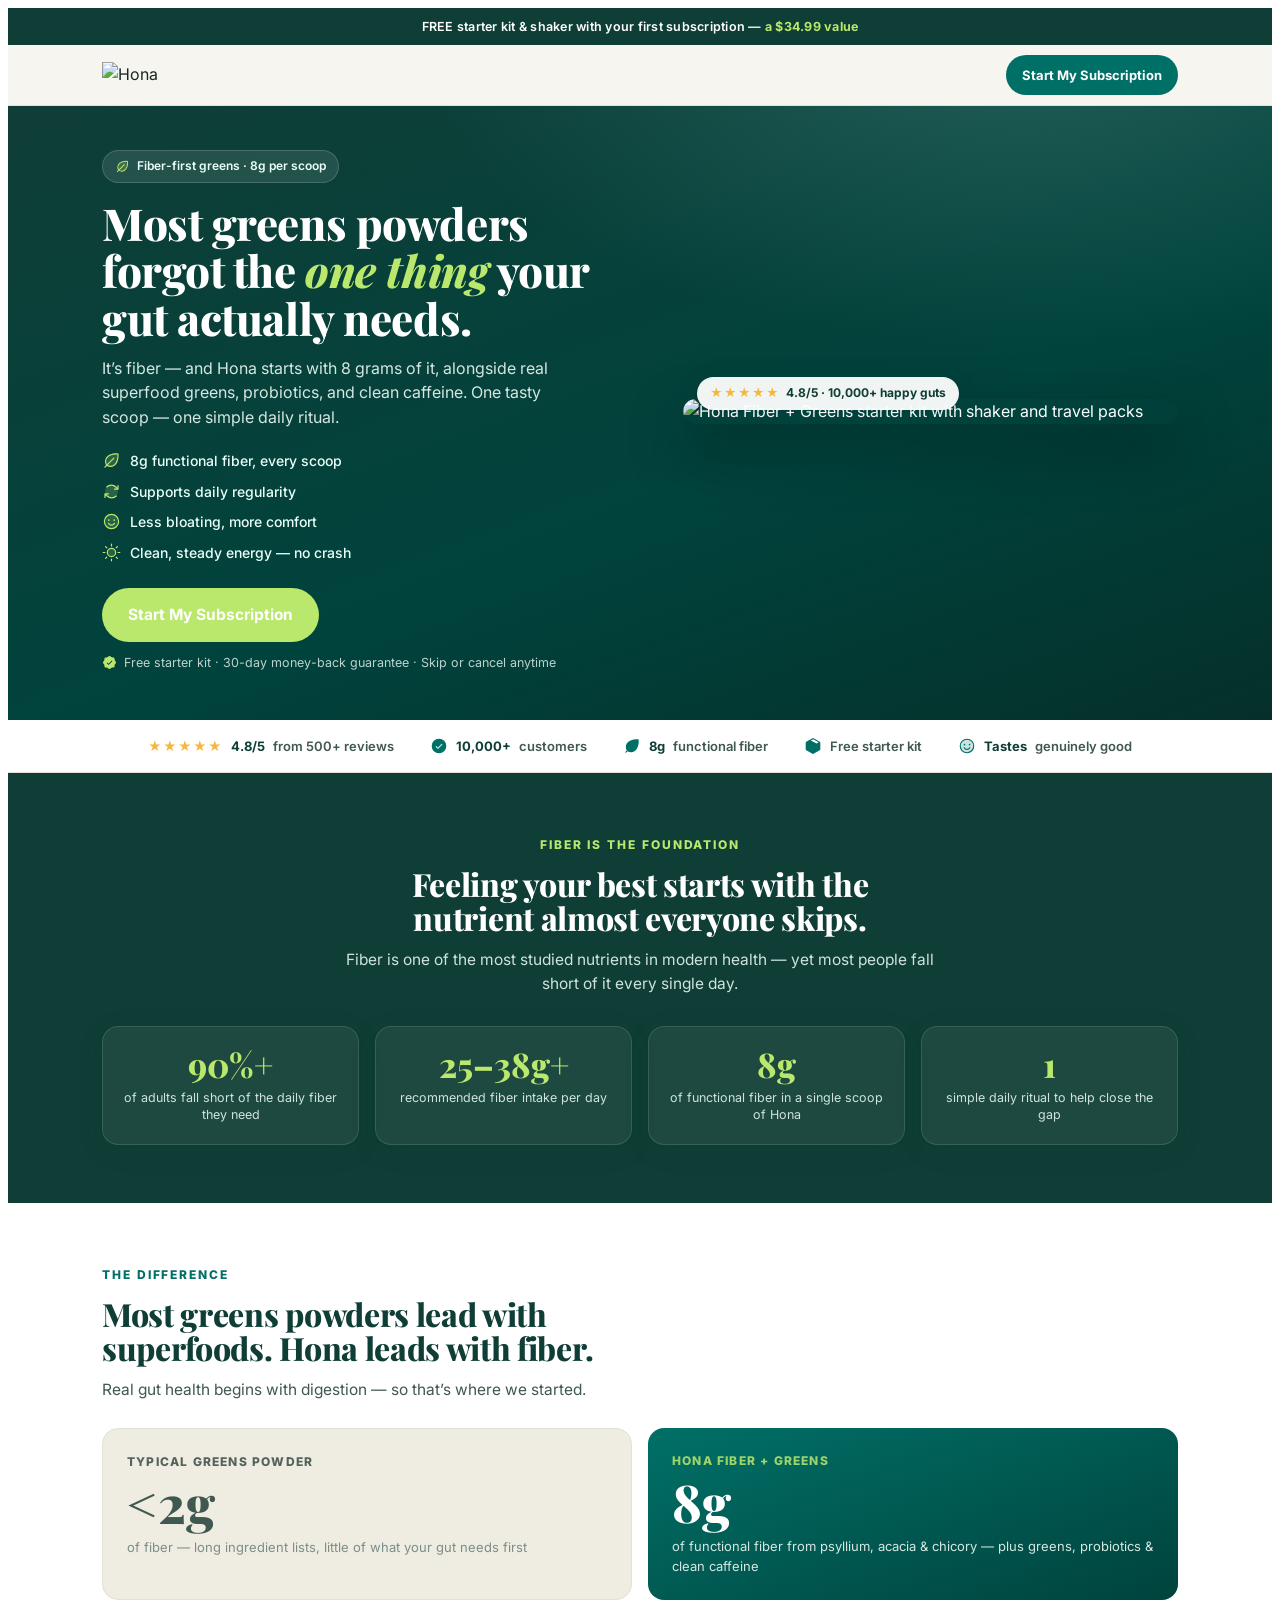
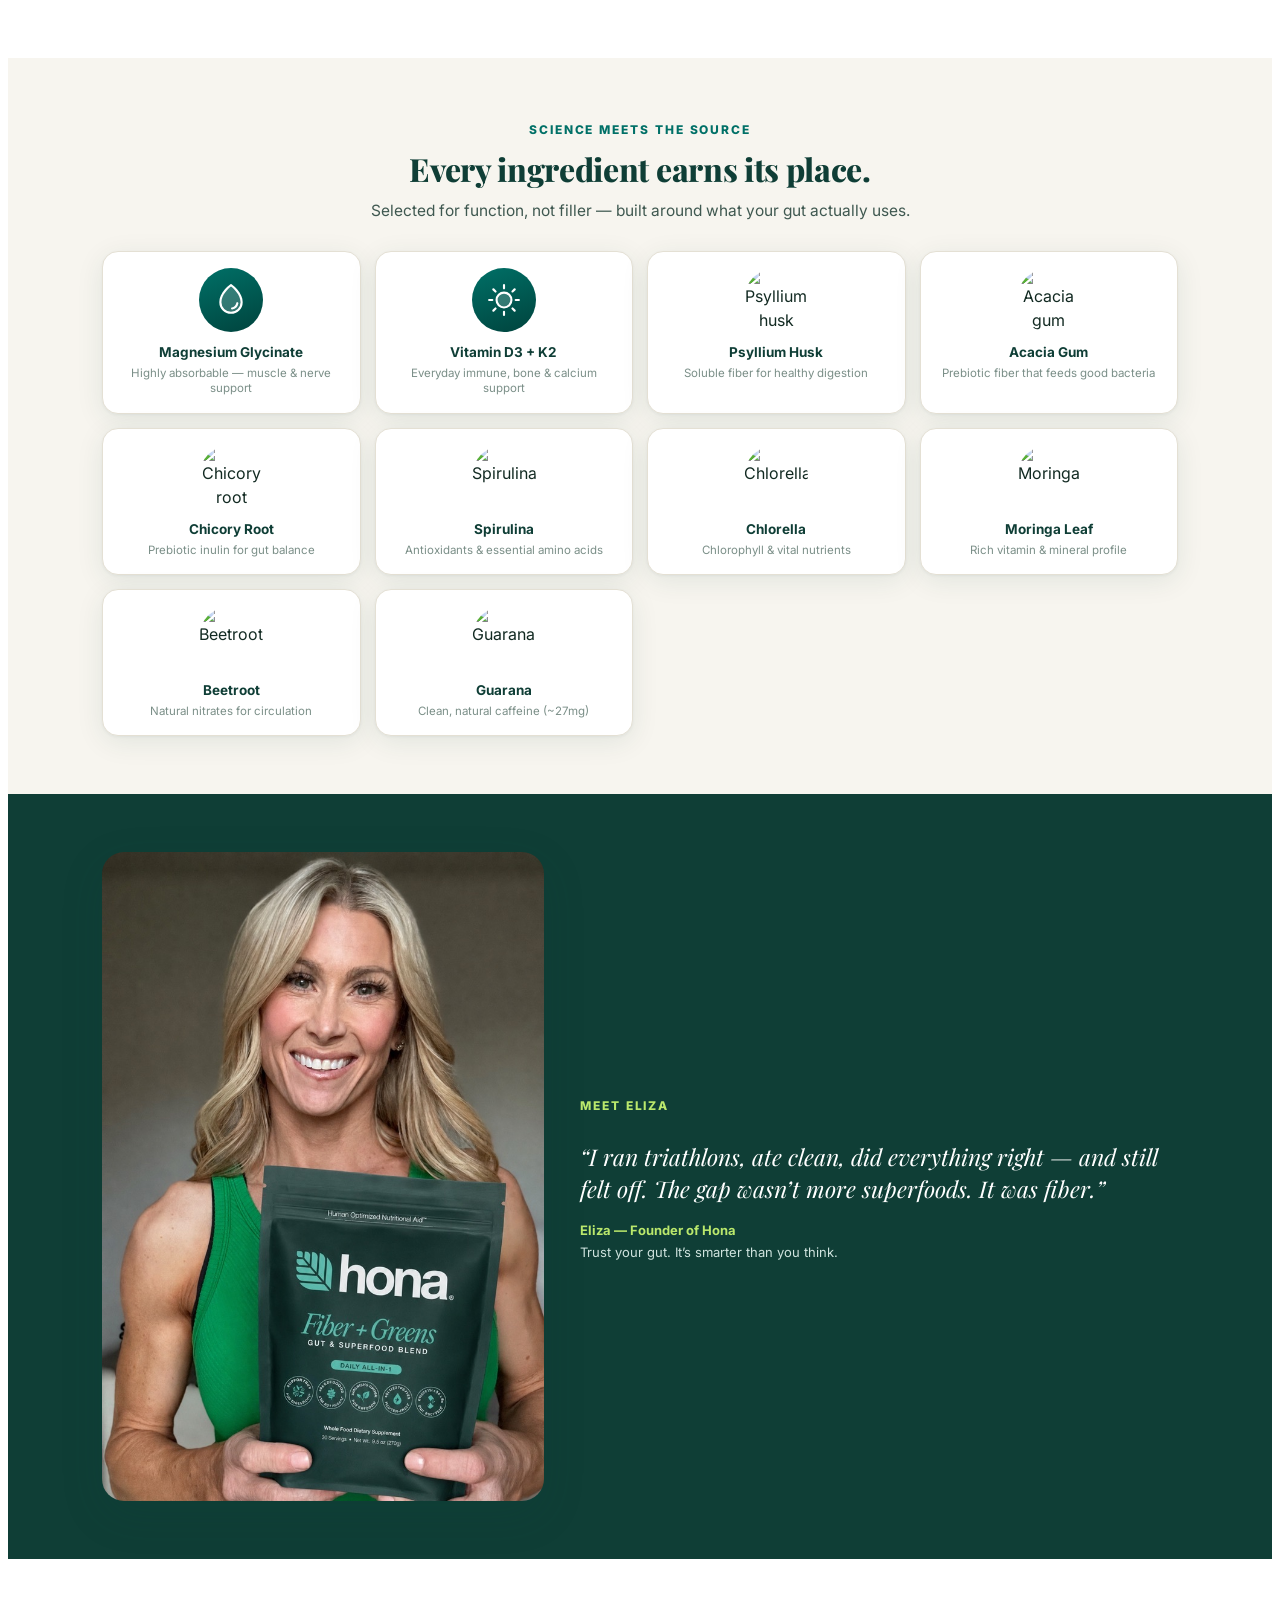
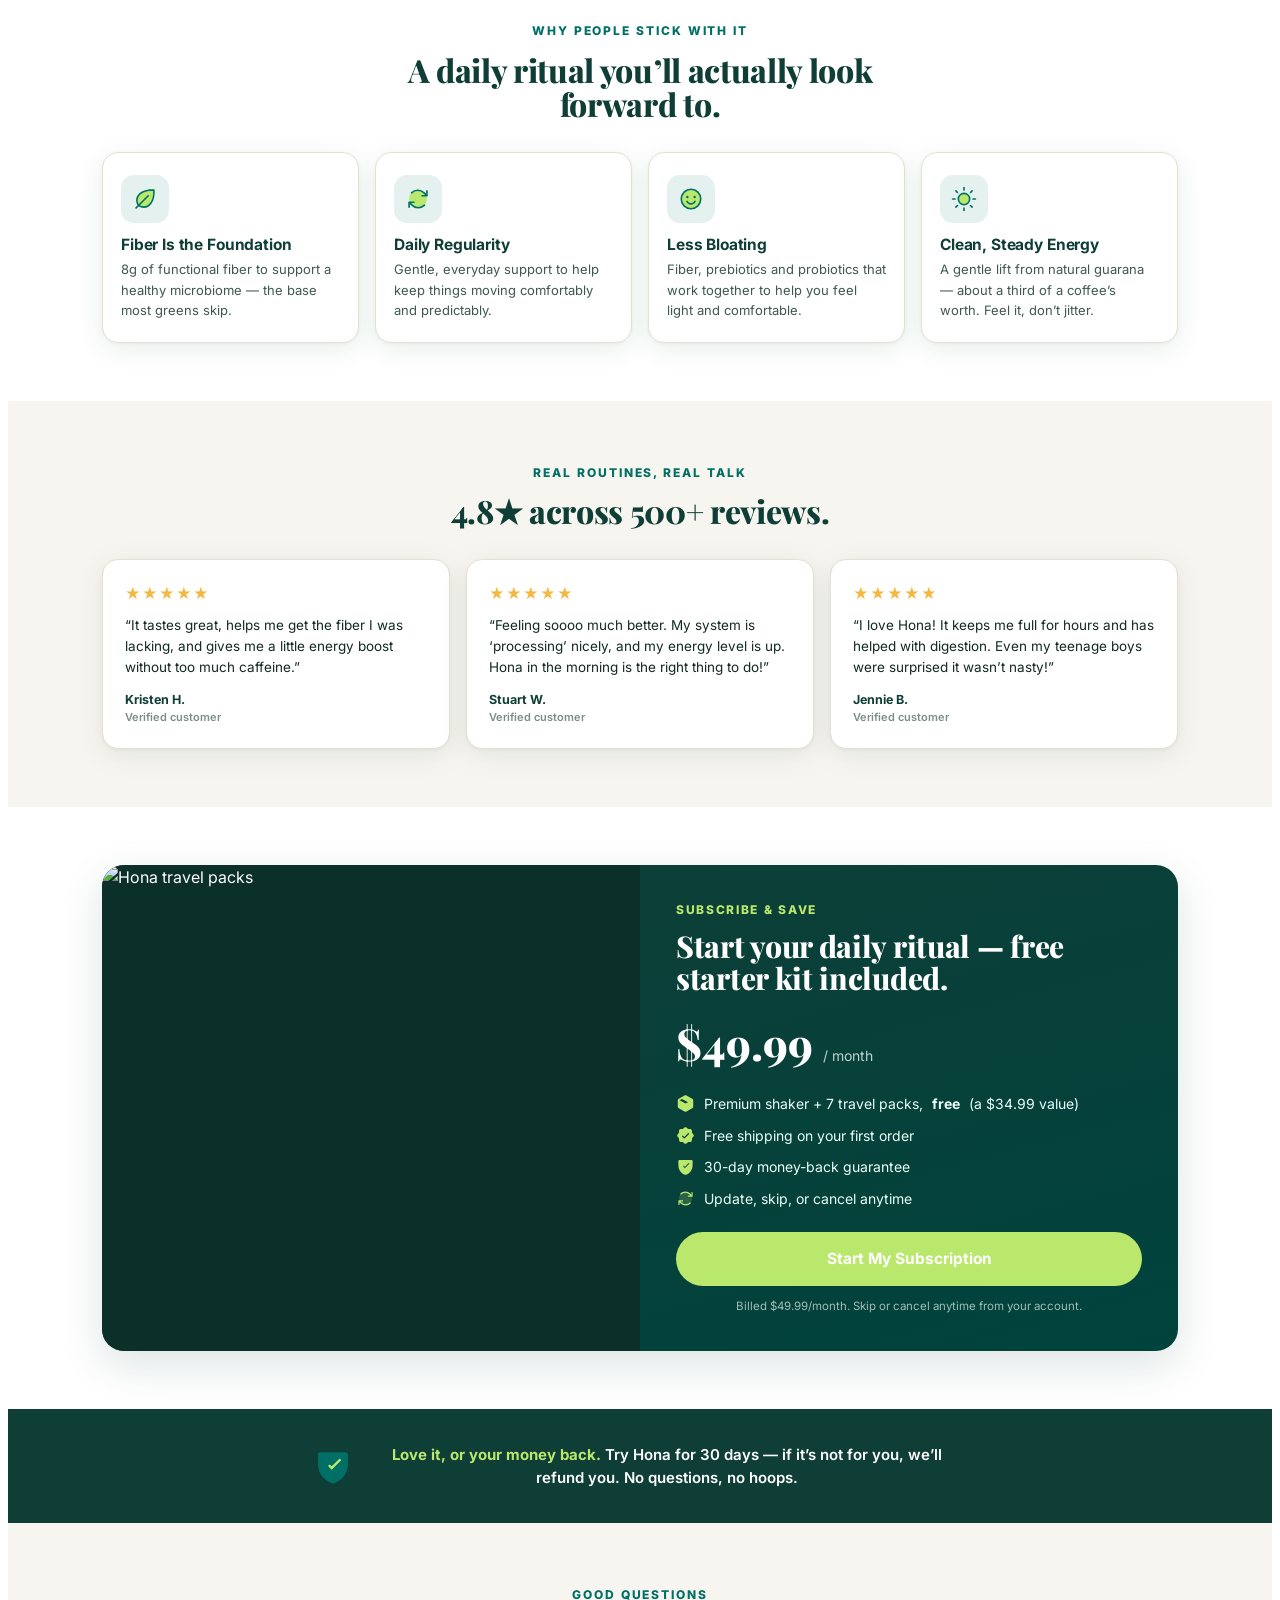
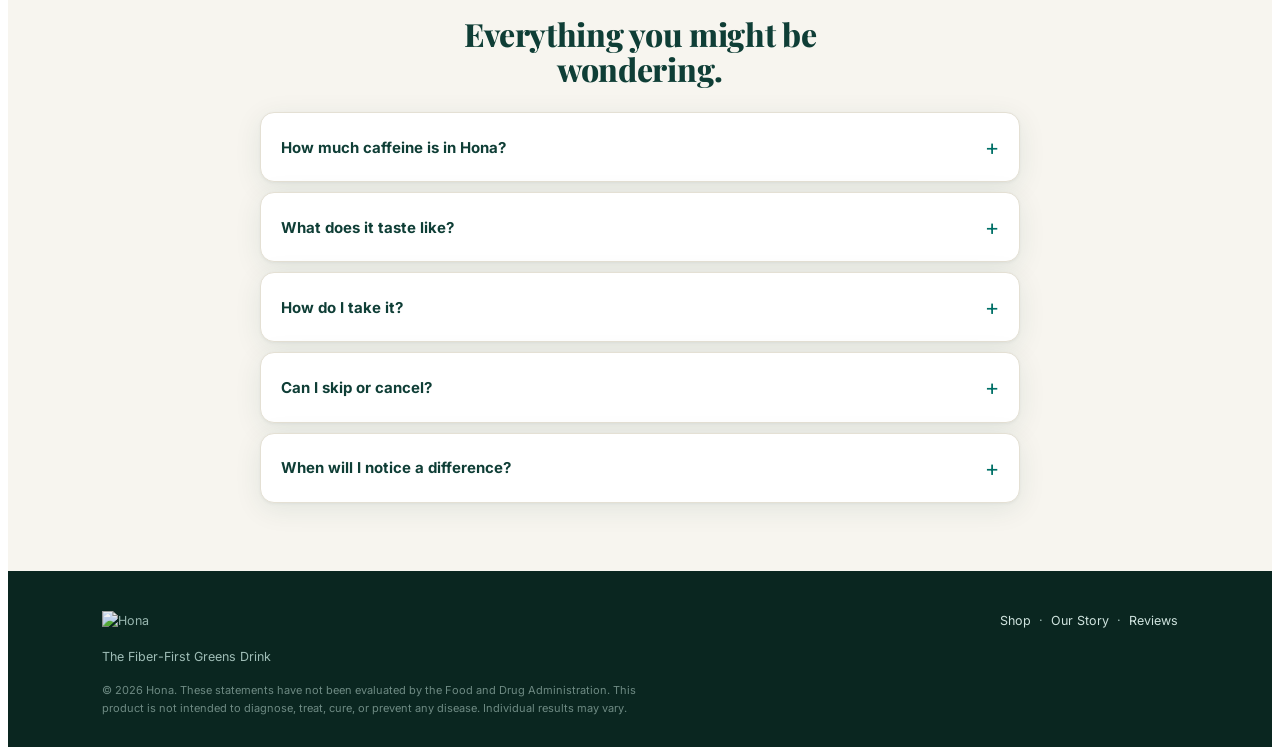
==== commit 7c663bb9: "Apply Hona client feedback: triathlons, 12-16oz directions, add Magnesium Glycinate + Vitamin D3/K2," ====
--- a/beat-the-bloat.html
+++ b/beat-the-bloat.html
@@ -25,7 +25,7 @@
     <div class="copy">
       <span class="eyebrow"><svg class="ph" viewBox="0 0 256 256"><g fill="currentColor"><path d="M63.81 192.19c-47.89-79.81 16-159.62 151.64-151.64c7.98 135.68-71.83 199.53-151.64 151.64" opacity=".2"/><path d="M223.45 40.07a8 8 0 0 0-7.52-7.52C139.8 28.08 78.82 51 52.82 94a87.1 87.1 0 0 0-12.76 49c.57 15.92 5.21 32 13.79 47.85l-19.51 19.5a8 8 0 0 0 11.32 11.32l19.5-19.51C81 210.73 97.09 215.37 113 215.94q1.67.06 3.33.06A86.93 86.93 0 0 0 162 203.18c43-26 65.93-86.97 61.45-163.11m-69.7 149.43c-22.75 13.78-49.68 14-76.71.77l88.63-88.62a8 8 0 0 0-11.32-11.32L65.73 179c-13.19-27-13-54 .77-76.71c22.09-36.47 74.6-56.44 141.31-54.06c2.39 66.66-17.59 119.18-54.06 141.27"/></g></svg> Fiber-first greens &middot; 8g per scoop</span>
       <h1>Most greens powders forgot the <em>one thing</em> your gut actually needs.</h1>
-      <p class="sub">It&rsquo;s fiber &mdash; and Hona starts with 8 grams of it, alongside real superfood greens, probiotics, and clean caffeine. One scoop. One simple daily ritual.</p>
+      <p class="sub">It&rsquo;s fiber &mdash; and Hona starts with 8 grams of it, alongside real superfood greens, probiotics, and clean caffeine. One tasty scoop &mdash; one simple daily ritual.</p>
       <ul>
         <li><svg class="ph" viewBox="0 0 256 256"><g fill="currentColor"><path d="M63.81 192.19c-47.89-79.81 16-159.62 151.64-151.64c7.98 135.68-71.83 199.53-151.64 151.64" opacity=".2"/><path d="M223.45 40.07a8 8 0 0 0-7.52-7.52C139.8 28.08 78.82 51 52.82 94a87.1 87.1 0 0 0-12.76 49c.57 15.92 5.21 32 13.79 47.85l-19.51 19.5a8 8 0 0 0 11.32 11.32l19.5-19.51C81 210.73 97.09 215.37 113 215.94q1.67.06 3.33.06A86.93 86.93 0 0 0 162 203.18c43-26 65.93-86.97 61.45-163.11m-69.7 149.43c-22.75 13.78-49.68 14-76.71.77l88.63-88.62a8 8 0 0 0-11.32-11.32L65.73 179c-13.19-27-13-54 .77-76.71c22.09-36.47 74.6-56.44 141.31-54.06c2.39 66.66-17.59 119.18-54.06 141.27"/></g></svg> 8g functional fiber, every scoop</li>
         <li><svg class="ph" viewBox="0 0 256 256"><g fill="currentColor"><path d="M216 128a88 88 0 1 1-88-88a88 88 0 0 1 88 88" opacity=".2"/><path d="M224 48v48a8 8 0 0 1-8 8h-48a8 8 0 0 1 0-16h28.69l-14.63-14.63a79.56 79.56 0 0 0-56.13-23.43h-.45a79.52 79.52 0 0 0-55.89 22.77a8 8 0 0 1-11.18-11.44a96 96 0 0 1 135 .79L208 76.69V48a8 8 0 0 1 16 0m-37.59 135.29a80 80 0 0 1-112.47-.66L59.31 168H88a8 8 0 0 0 0-16H40a8 8 0 0 0-8 8v48a8 8 0 0 0 16 0v-28.69l14.63 14.63A95.43 95.43 0 0 0 130 222.06h.53a95.36 95.36 0 0 0 67.07-27.33a8 8 0 0 0-11.18-11.44Z"/></g></svg> Supports daily regularity</li>
@@ -47,6 +47,7 @@
     <span><svg class="ph ph-quiet" viewBox="0 0 256 256"><g fill="currentColor"><path d="M224 128a96 96 0 1 1-96-96a96 96 0 0 1 96 96" opacity=".2"/><path d="M128 24a104 104 0 1 0 104 104A104.11 104.11 0 0 0 128 24m45.66 85.66l-56 56a8 8 0 0 1-11.32 0l-24-24a8 8 0 0 1 11.32-11.32L112 148.69l50.34-50.35a8 8 0 0 1 11.32 11.32Z"/></g></svg> <b>10,000+</b> customers</span>
     <span><svg class="ph ph-quiet" viewBox="0 0 256 256"><g fill="currentColor"><path d="M63.81 192.19c-47.89-79.81 16-159.62 151.64-151.64c7.98 135.68-71.83 199.53-151.64 151.64" opacity=".2"/><path d="M223.45 40.07a8 8 0 0 0-7.52-7.52C139.8 28.08 78.82 51 52.82 94a87.1 87.1 0 0 0-12.76 49c.57 15.92 5.21 32 13.79 47.85l-19.51 19.5a8 8 0 0 0 11.32 11.32l19.5-19.51C81 210.73 97.09 215.37 113 215.94q1.67.06 3.33.06A86.93 86.93 0 0 0 162 203.18c43-26 65.93-86.97 61.45-163.11"/></g></svg> <b>8g</b> functional fiber</span>
     <span><svg class="ph ph-quiet" viewBox="0 0 256 256"><g fill="currentColor"><path d="M128 129.09V232a8 8 0 0 1-3.84-1l-88-48.18a8 8 0 0 1-4.16-7V80.18a8 8 0 0 1 .7-3.25Z" opacity=".2"/><path d="m223.68 66.15l-88-48.15a15.88 15.88 0 0 0-15.36 0l-88 48.17a16 16 0 0 0-8.32 14v95.64a16 16 0 0 0 8.32 14l88 48.17a15.88 15.88 0 0 0 15.36 0l88-48.17a16 16 0 0 0 8.32-14V80.18a16 16 0 0 0-8.32-14.03M128 32l80.34 44l-29.77 16.3l-80.35-44Z"/></g></svg> Free starter kit</span>
+    <span><svg class="ph" viewBox="0 0 256 256"><g fill="currentColor"><path d="M224 128a96 96 0 1 1-96-96a96 96 0 0 1 96 96" opacity=".2"/><path d="M128 24a104 104 0 1 0 104 104A104.11 104.11 0 0 0 128 24m0 192a88 88 0 1 1 88-88a88.1 88.1 0 0 1-88 88M80 108a12 12 0 1 1 12 12a12 12 0 0 1-12-12m96 0a12 12 0 1 1-12-12a12 12 0 0 1 12 12m-1.08 48c-10.29 17.79-27.39 28-46.92 28s-36.63-10.2-46.92-28a8 8 0 1 1 13.84-8c7.47 12.91 19.21 20 33.08 20s25.61-7.1 33.08-20a8 8 0 1 1 13.84 8"/></g></svg> <b>Tastes</b> genuinely good</span>
   </div></div>
 
   <!-- FIBER GAP -->
@@ -56,7 +57,7 @@
     <p class="lead rv">Fiber is one of the most studied nutrients in modern health &mdash; yet most people fall short of it every single day.</p>
     <div class="stats">
       <div class="stat rv"><div class="n">90%+</div><div class="t">of adults fall short of the daily fiber they need</div></div>
-      <div class="stat rv"><div class="n">25&ndash;38g</div><div class="t">recommended fiber intake per day</div></div>
+      <div class="stat rv"><div class="n">25&ndash;38g+</div><div class="t">recommended fiber intake per day</div></div>
       <div class="stat rv"><div class="n">8g</div><div class="t">of functional fiber in a single scoop of Hona</div></div>
       <div class="stat rv"><div class="n">1</div><div class="t">simple daily ritual to help close the gap</div></div>
     </div>
@@ -68,8 +69,8 @@
     <h2 class="rv">Most greens powders lead with superfoods. Hona leads with fiber.</h2>
     <p class="lead rv">Real gut health begins with digestion &mdash; so that&rsquo;s where we started.</p>
     <div class="compare">
-      <div class="comp comp-them rv"><div class="lbl">Typical greens powder</div><div class="big">&lt;2g</div><div class="cap">fiber &mdash; long ingredient lists, little of what your gut needs first</div></div>
-      <div class="comp comp-us rv"><div class="lbl">Hona Fiber + Greens</div><div class="big">8g</div><div class="cap">functional fiber from psyllium, acacia &amp; chicory &mdash; plus greens, probiotics &amp; clean caffeine</div></div>
+      <div class="comp comp-them rv"><div class="lbl">Typical greens powder</div><div class="big">&lt;2g</div><div class="cap">of fiber &mdash; long ingredient lists, little of what your gut needs first</div></div>
+      <div class="comp comp-us rv"><div class="lbl">Hona Fiber + Greens</div><div class="big">8g</div><div class="cap">of functional fiber from psyllium, acacia &amp; chicory &mdash; plus greens, probiotics &amp; clean caffeine</div></div>
     </div>
   </div></section>
 
@@ -79,7 +80,9 @@
     <h2 class="rv">Every ingredient earns its place.</h2>
     <p class="lead rv">Selected for function, not filler &mdash; built around what your gut actually uses.</p>
     <div class="ingr">
-      <div class="ing rv"><img src="https://tryhona.com/cdn/shop/files/circle-psylliumhuskb-770x770.webp" alt="Psyllium husk"><div class="nm">Psyllium Husk</div><div class="ds">Soluble fiber for healthy digestion</div></div>
+      <div class="ing rv"><div class="badge"><svg class="ph" viewBox="0 0 256 256"><g fill="currentColor"><path d="M208 144a80 80 0 0 1-160 0c0-72 80-128 80-128s80 56 80 128" opacity=".2"/><path d="M174 47.75a254.2 254.2 0 0 0-41.45-38.3a8 8 0 0 0-9.18 0A254.2 254.2 0 0 0 82 47.75C54.51 79.32 40 112.6 40 144a88 88 0 0 0 176 0c0-31.4-14.51-64.68-42-96.25M128 216a72.08 72.08 0 0 1-72-72c0-57.23 55.47-105 72-118c16.53 13 72 60.75 72 118a72.08 72.08 0 0 1-72 72m55.89-62.66a57.6 57.6 0 0 1-46.56 46.55a9 9 0 0 1-1.33.11a8 8 0 0 1-1.32-15.89c16.57-2.79 30.63-16.85 33.44-33.45a8 8 0 0 1 15.78 2.68Z"/></g></svg></div><div class="nm">Magnesium Glycinate</div><div class="ds">Highly absorbable &mdash; muscle &amp; nerve support</div></div>
+      <div class="ing rv"><div class="badge"><svg class="ph" viewBox="0 0 256 256"><g fill="currentColor"><path d="M184 128a56 56 0 1 1-56-56a56 56 0 0 1 56 56" opacity=".2"/><path d="M120 40V16a8 8 0 0 1 16 0v24a8 8 0 0 1-16 0m72 88a64 64 0 1 1-64-64a64.07 64.07 0 0 1 64 64m-16 0a48 48 0 1 0-48 48a48.05 48.05 0 0 0 48-48M58.34 69.66a8 8 0 0 0 11.32-11.32l-16-16a8 8 0 0 0-11.32 11.32Zm0 116.68l-16 16a8 8 0 0 0 11.32 11.32l16-16a8 8 0 0 0-11.32-11.32M192 72a8 8 0 0 0 5.66-2.34l16-16a8 8 0 0 0-11.32-11.32l-16 16A8 8 0 0 0 192 72m5.66 114.34a8 8 0 0 0-11.32 11.32l16 16a8 8 0 0 0 11.32-11.32ZM48 128a8 8 0 0 0-8-8H16a8 8 0 0 0 0 16h24a8 8 0 0 0 8-8m80 80a8 8 0 0 0-8 8v24a8 8 0 0 0 16 0v-24a8 8 0 0 0-8-8m112-88h-24a8 8 0 0 0 0 16h24a8 8 0 0 0 0-16"/></g></svg></div><div class="nm">Vitamin D3 + K2</div><div class="ds">Everyday immune, bone &amp; calcium support</div></div>
+            <div class="ing rv"><img src="https://tryhona.com/cdn/shop/files/circle-psylliumhuskb-770x770.webp" alt="Psyllium husk"><div class="nm">Psyllium Husk</div><div class="ds">Soluble fiber for healthy digestion</div></div>
       <div class="ing rv"><img src="https://tryhona.com/cdn/shop/files/circle-acacia-770x770-min.webp" alt="Acacia gum"><div class="nm">Acacia Gum</div><div class="ds">Prebiotic fiber that feeds good bacteria</div></div>
       <div class="ing rv"><img src="https://tryhona.com/cdn/shop/files/circle-chicory-770x770.webp" alt="Chicory root"><div class="nm">Chicory Root</div><div class="ds">Prebiotic inulin for gut balance</div></div>
       <div class="ing rv"><img src="https://tryhona.com/cdn/shop/files/circle-spirulina-770x770b.webp" alt="Spirulina"><div class="nm">Spirulina</div><div class="ds">Antioxidants &amp; essential amino acids</div></div>
@@ -93,10 +96,10 @@
   <!-- FOUNDER -->
   <section class="sec sec-green"><div class="wrap">
     <div class="founder">
-      <img class="rv" src="https://tryhona.com/cdn/shop/files/preview_images/aboutus-Eliza-1340x1340-2025b-min_690x.webp" alt="Eliza, founder of Hona">
+      <img class="rv" src="assets/eliza-founder.jpg" alt="Eliza, founder of Hona">
       <div class="rv">
         <span class="eyebrow-c">Meet Eliza</span>
-        <p class="q">&ldquo;I ran marathons, ate clean, did everything right &mdash; and still felt off. The gap wasn&rsquo;t more superfoods. It was fiber.&rdquo;</p>
+        <p class="q">&ldquo;I ran triathlons, ate clean, did everything right &mdash; and still felt off. The gap wasn&rsquo;t more superfoods. It was fiber.&rdquo;</p>
         <div class="who">Eliza &mdash; Founder of Hona</div>
         <div class="sig">Trust your gut. It&rsquo;s smarter than you think.</div>
       </div>
@@ -159,7 +162,7 @@
     <div class="faq" style="text-align:left">
       <details class="rv"><summary>How much caffeine is in Hona?</summary><div class="a">Just about 27mg from natural guarana &mdash; roughly a third of a cup of coffee. Enough for a gentle lift, not enough to leave you jittery.</div></details>
       <details class="rv"><summary>What does it taste like?</summary><div class="a">Light and tropical &mdash; not chalky or gritty. Our newest formula blends smooth in water or your favorite drink.</div></details>
-      <details class="rv"><summary>How do I take it?</summary><div class="a">One scoop in 8&ndash;12 oz of water each morning. That&rsquo;s the whole routine.</div></details>
+      <details class="rv"><summary>How do I take it?</summary><div class="a">One scoop in 12&ndash;16 oz of water each morning. That&rsquo;s the whole routine.</div></details>
       <details class="rv"><summary>Can I skip or cancel?</summary><div class="a">Anytime, right from your account &mdash; no emails to send, no hoops to jump through.</div></details>
       <details class="rv"><summary>When will I notice a difference?</summary><div class="a">Everyone&rsquo;s different, but many customers notice a difference within the first week of a consistent daily routine.</div></details>
     </div>
--- a/styles.css
+++ b/styles.css
@@ -1,3 +1,7 @@
+/* ⚠ FONT TODO: preview uses Playfair Display + Inter as STAND-INS.
+   Official Hona fonts = Editorial New (serif) + Helvetica Neue LT (sans) — LICENSED.
+   Swap --serif/--sans + the Google Fonts <link> in each page once the web-font kit
+   is pulled from Hona Brand Assets Drive (owner kyle@honafiber.com). */
 /* ============================================================
    HONA — Landing Page Preview · shared design system
    Brand: fiber-first greens · palette from brand guide
@@ -111,6 +115,8 @@
 .ing img{width:64px;height:64px;border-radius:50%;margin:0 auto 10px;object-fit:cover}
 .ing .nm{font-weight:700;font-size:13.5px;color:var(--green-deep)}
 .ing .ds{font-size:11.5px;color:var(--muted);margin-top:3px;line-height:1.35}
+.ing .badge{width:64px;height:64px;border-radius:50%;margin:0 auto 10px;display:flex;align-items:center;justify-content:center;background:linear-gradient(160deg,var(--green),var(--green-darkest));color:#fff}
+.ing .badge svg{width:34px;height:34px}
 
 /* benefits */
 .bens{display:grid;grid-template-columns:repeat(4,1fr);gap:16px;margin-top:30px}
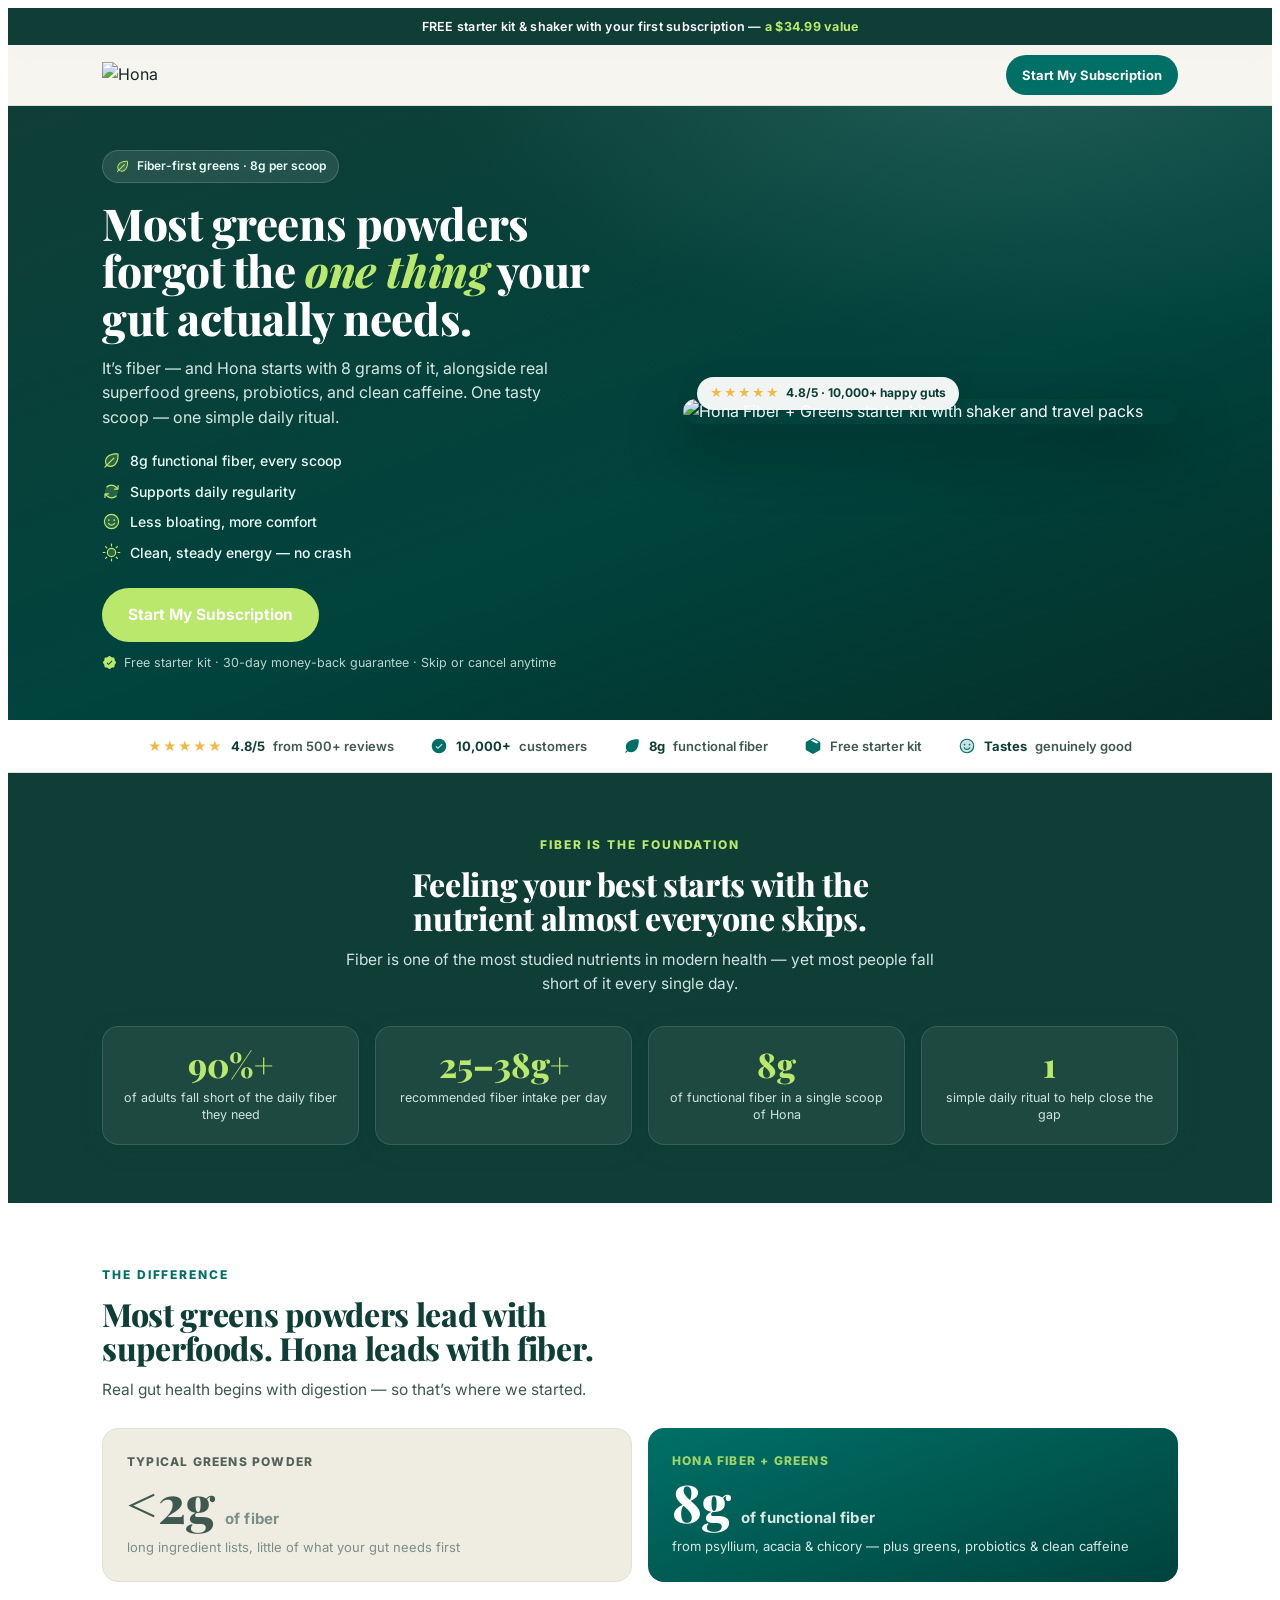
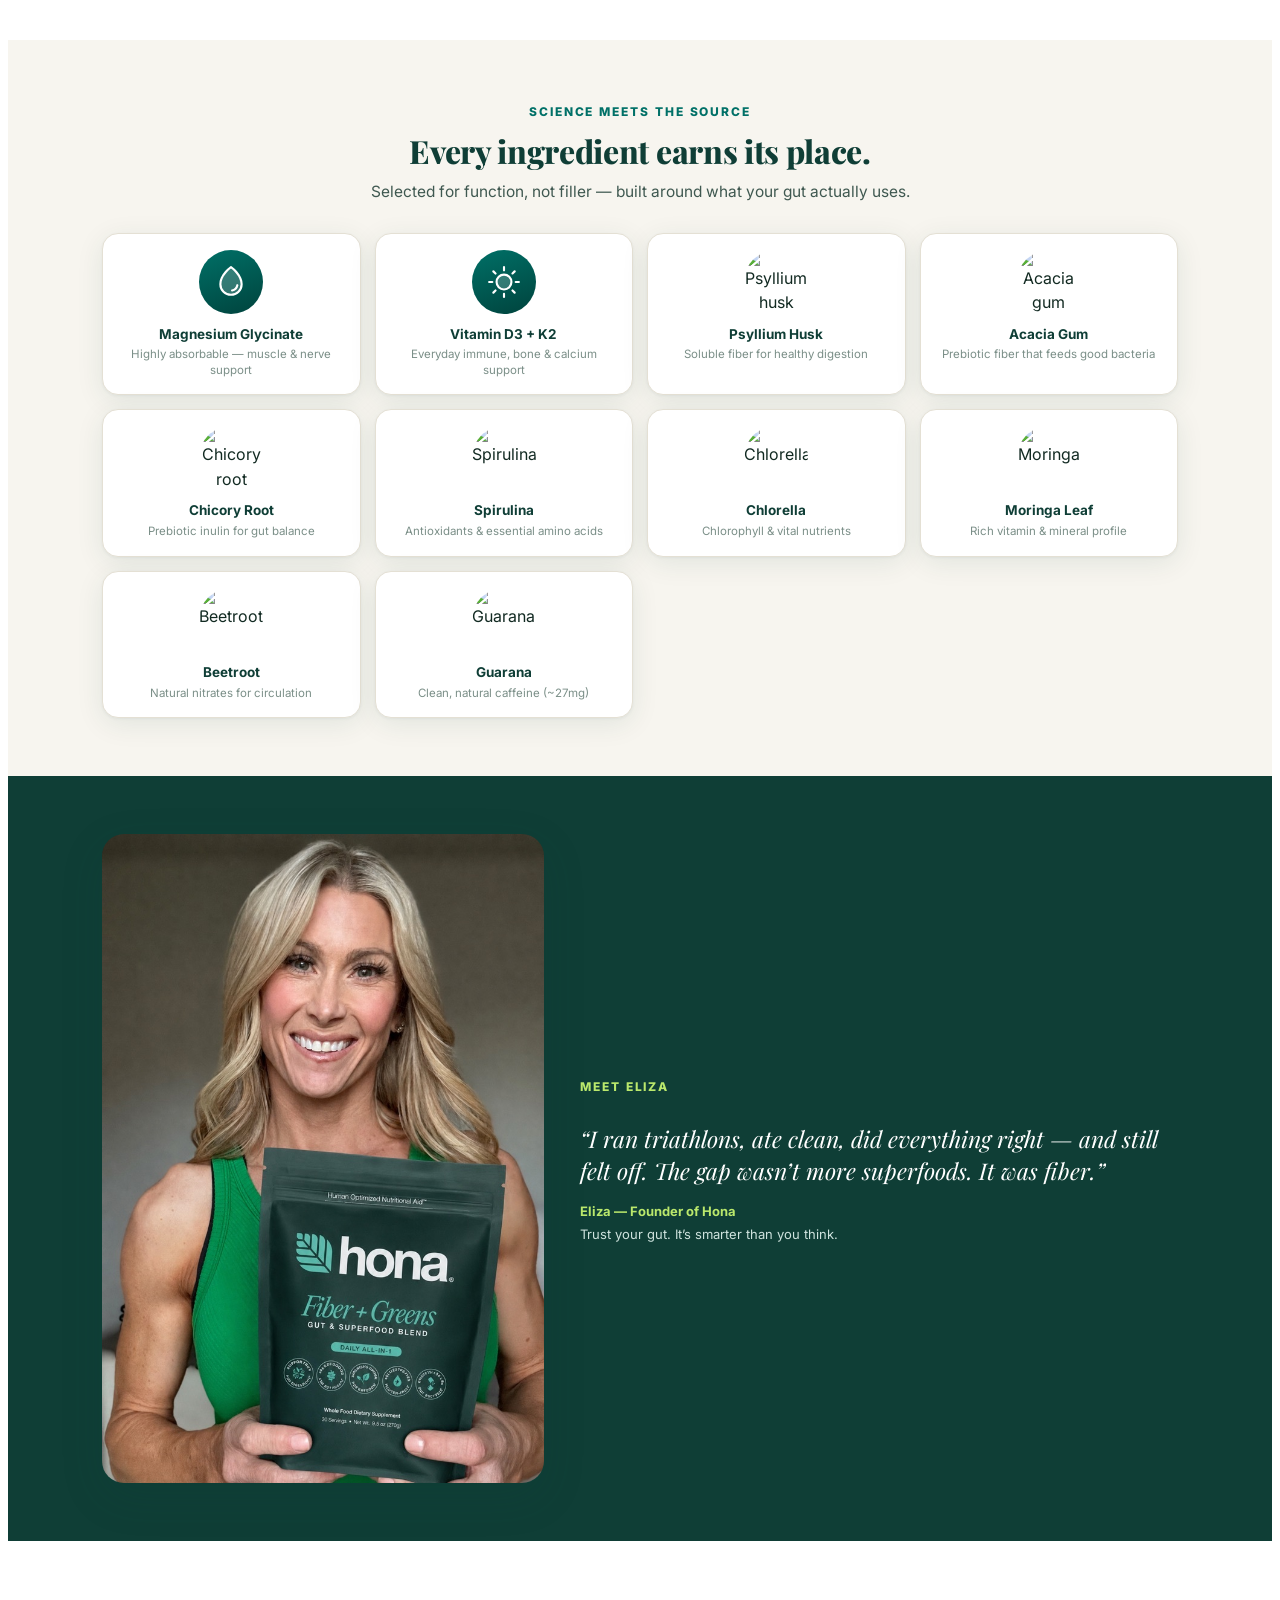
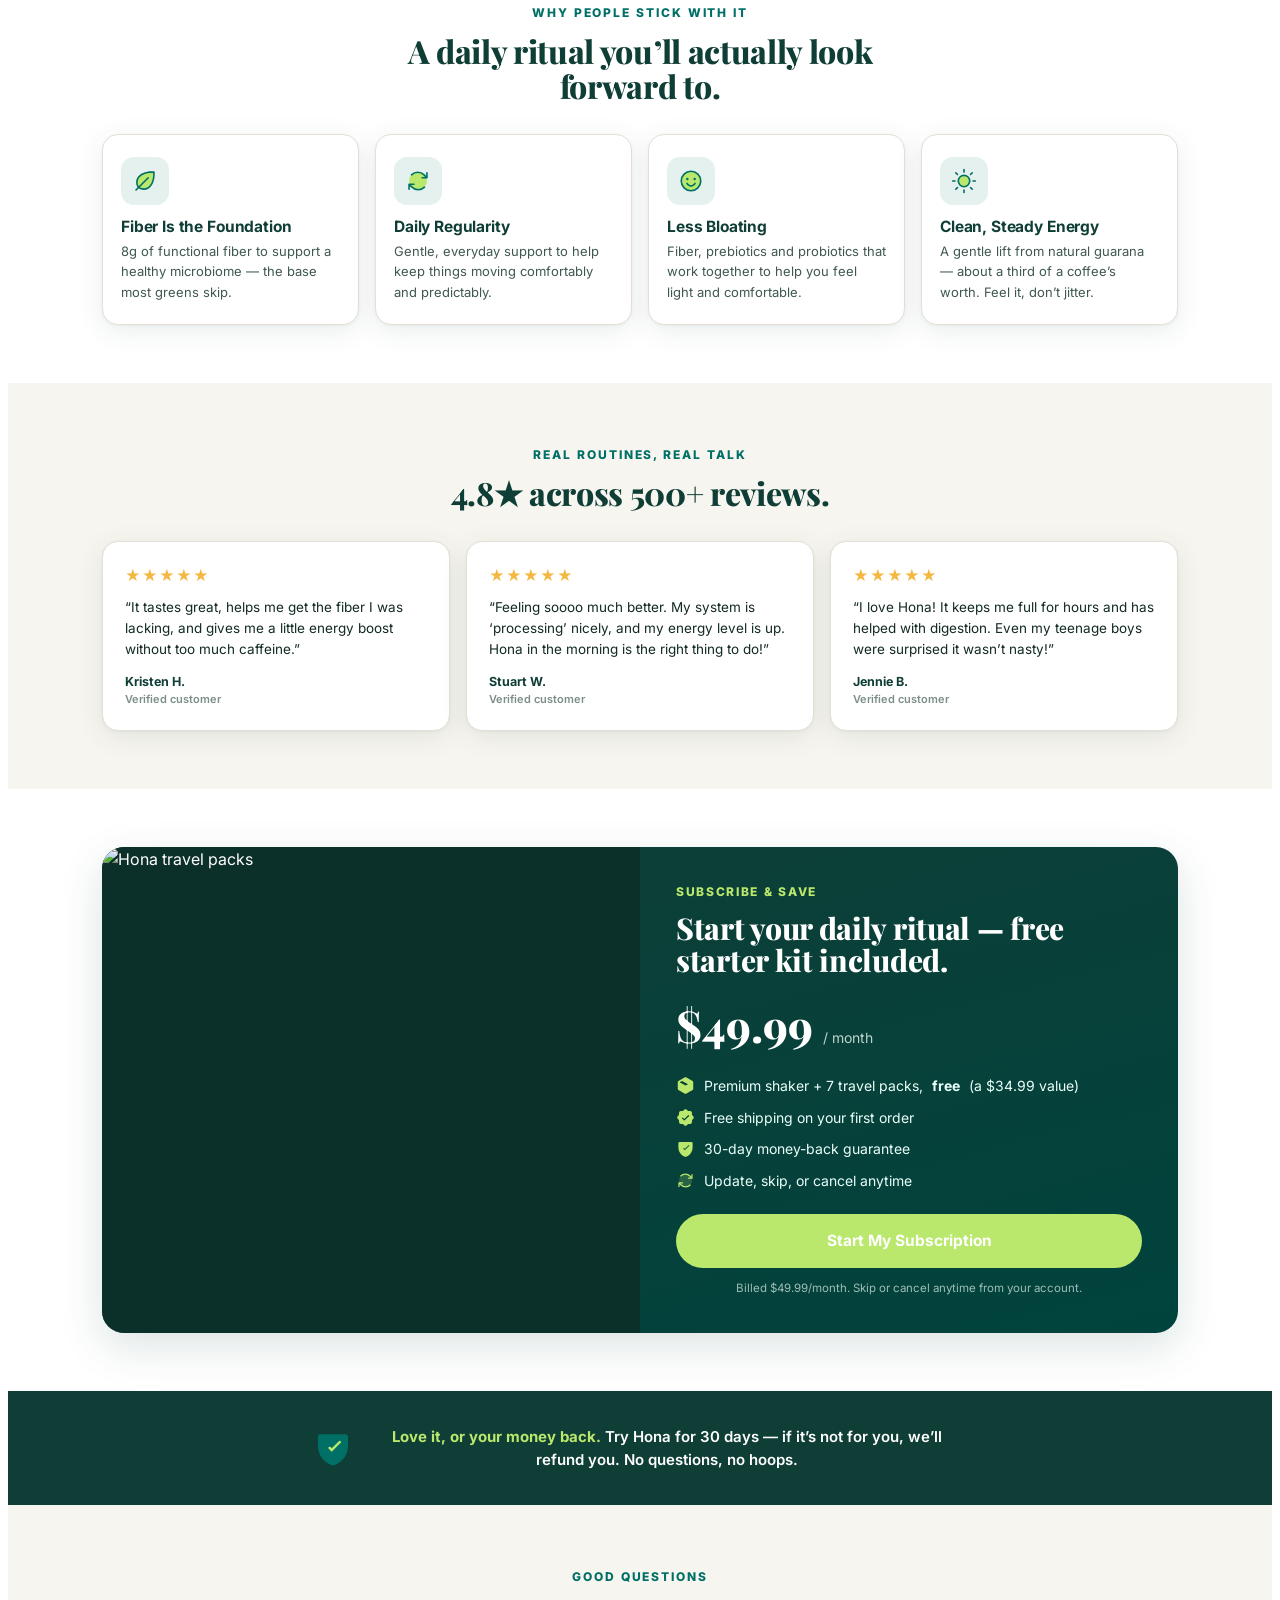
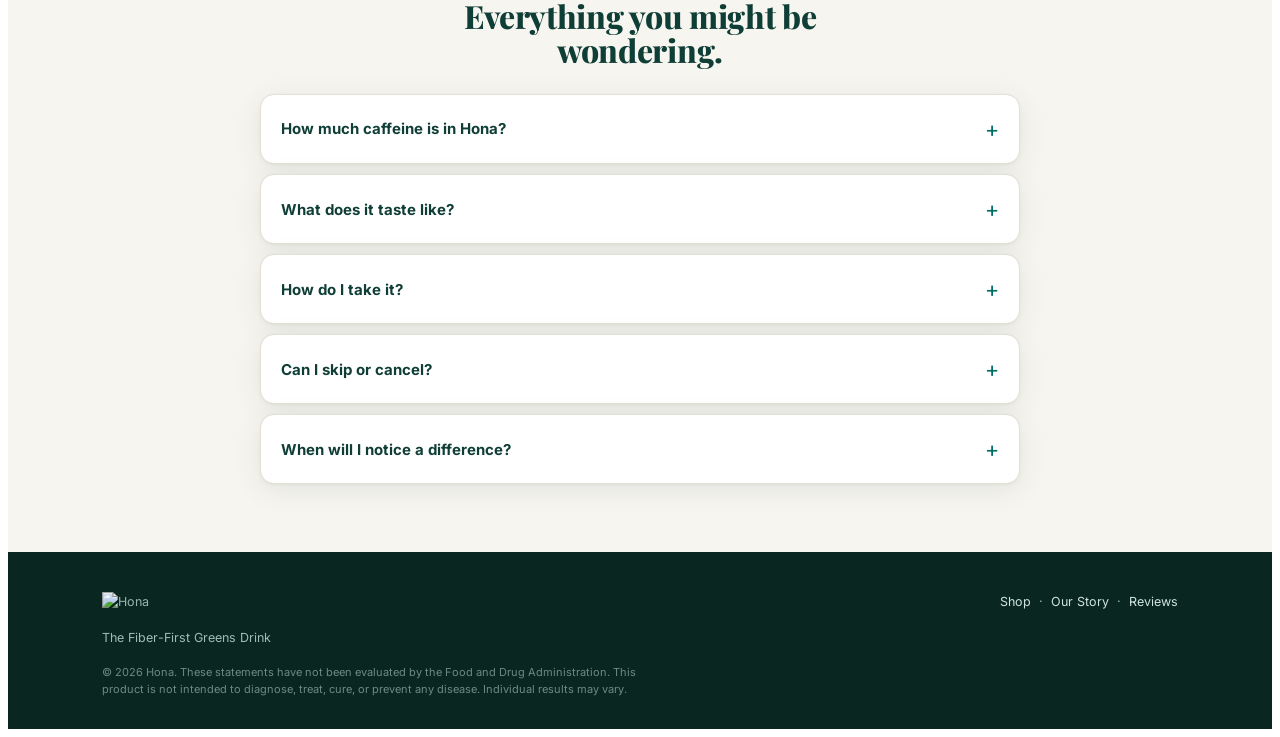
==== commit a07f0998: "Compare block: move 'of fiber'/'of functional fiber' inline next to the big number, description belo" ====
--- a/beat-the-bloat.html
+++ b/beat-the-bloat.html
@@ -69,8 +69,8 @@
     <h2 class="rv">Most greens powders lead with superfoods. Hona leads with fiber.</h2>
     <p class="lead rv">Real gut health begins with digestion &mdash; so that&rsquo;s where we started.</p>
     <div class="compare">
-      <div class="comp comp-them rv"><div class="lbl">Typical greens powder</div><div class="big">&lt;2g</div><div class="cap">of fiber &mdash; long ingredient lists, little of what your gut needs first</div></div>
-      <div class="comp comp-us rv"><div class="lbl">Hona Fiber + Greens</div><div class="big">8g</div><div class="cap">of functional fiber from psyllium, acacia &amp; chicory &mdash; plus greens, probiotics &amp; clean caffeine</div></div>
+      <div class="comp comp-them rv"><div class="lbl">Typical greens powder</div><div class="big">&lt;2g <span class="unit">of fiber</span></div><div class="cap">long ingredient lists, little of what your gut needs first</div></div>
+      <div class="comp comp-us rv"><div class="lbl">Hona Fiber + Greens</div><div class="big">8g <span class="unit">of functional fiber</span></div><div class="cap">from psyllium, acacia &amp; chicory &mdash; plus greens, probiotics &amp; clean caffeine</div></div>
     </div>
   </div></section>
 
--- a/styles.css
+++ b/styles.css
@@ -105,8 +105,10 @@
 .comp-us{background:linear-gradient(160deg,var(--green),var(--green-darkest));color:#fff}
 .comp .lbl{font-size:12px;font-weight:800;letter-spacing:.1em;text-transform:uppercase;opacity:.7;margin-bottom:6px}
 .comp-us .lbl{opacity:.85;color:var(--lime)}
-.comp .big{font-family:var(--serif);font-weight:800;font-size:52px;line-height:1}
+.comp .big{font-family:var(--serif);font-weight:800;font-size:52px;line-height:1;display:flex;align-items:baseline;gap:10px;flex-wrap:wrap}
 .comp-them .big{color:var(--ink-2)} .comp-us .big{color:#fff}
+.comp .unit{font-family:var(--sans);font-weight:700;font-size:15px;letter-spacing:.01em;line-height:1.1}
+.comp-them .unit{color:var(--muted)} .comp-us .unit{color:#d6e7e2}
 .comp .cap{font-size:13px;margin-top:8px}.comp-them .cap{color:var(--muted)}.comp-us .cap{color:#d6e7e2}
 
 /* ingredient chips */
